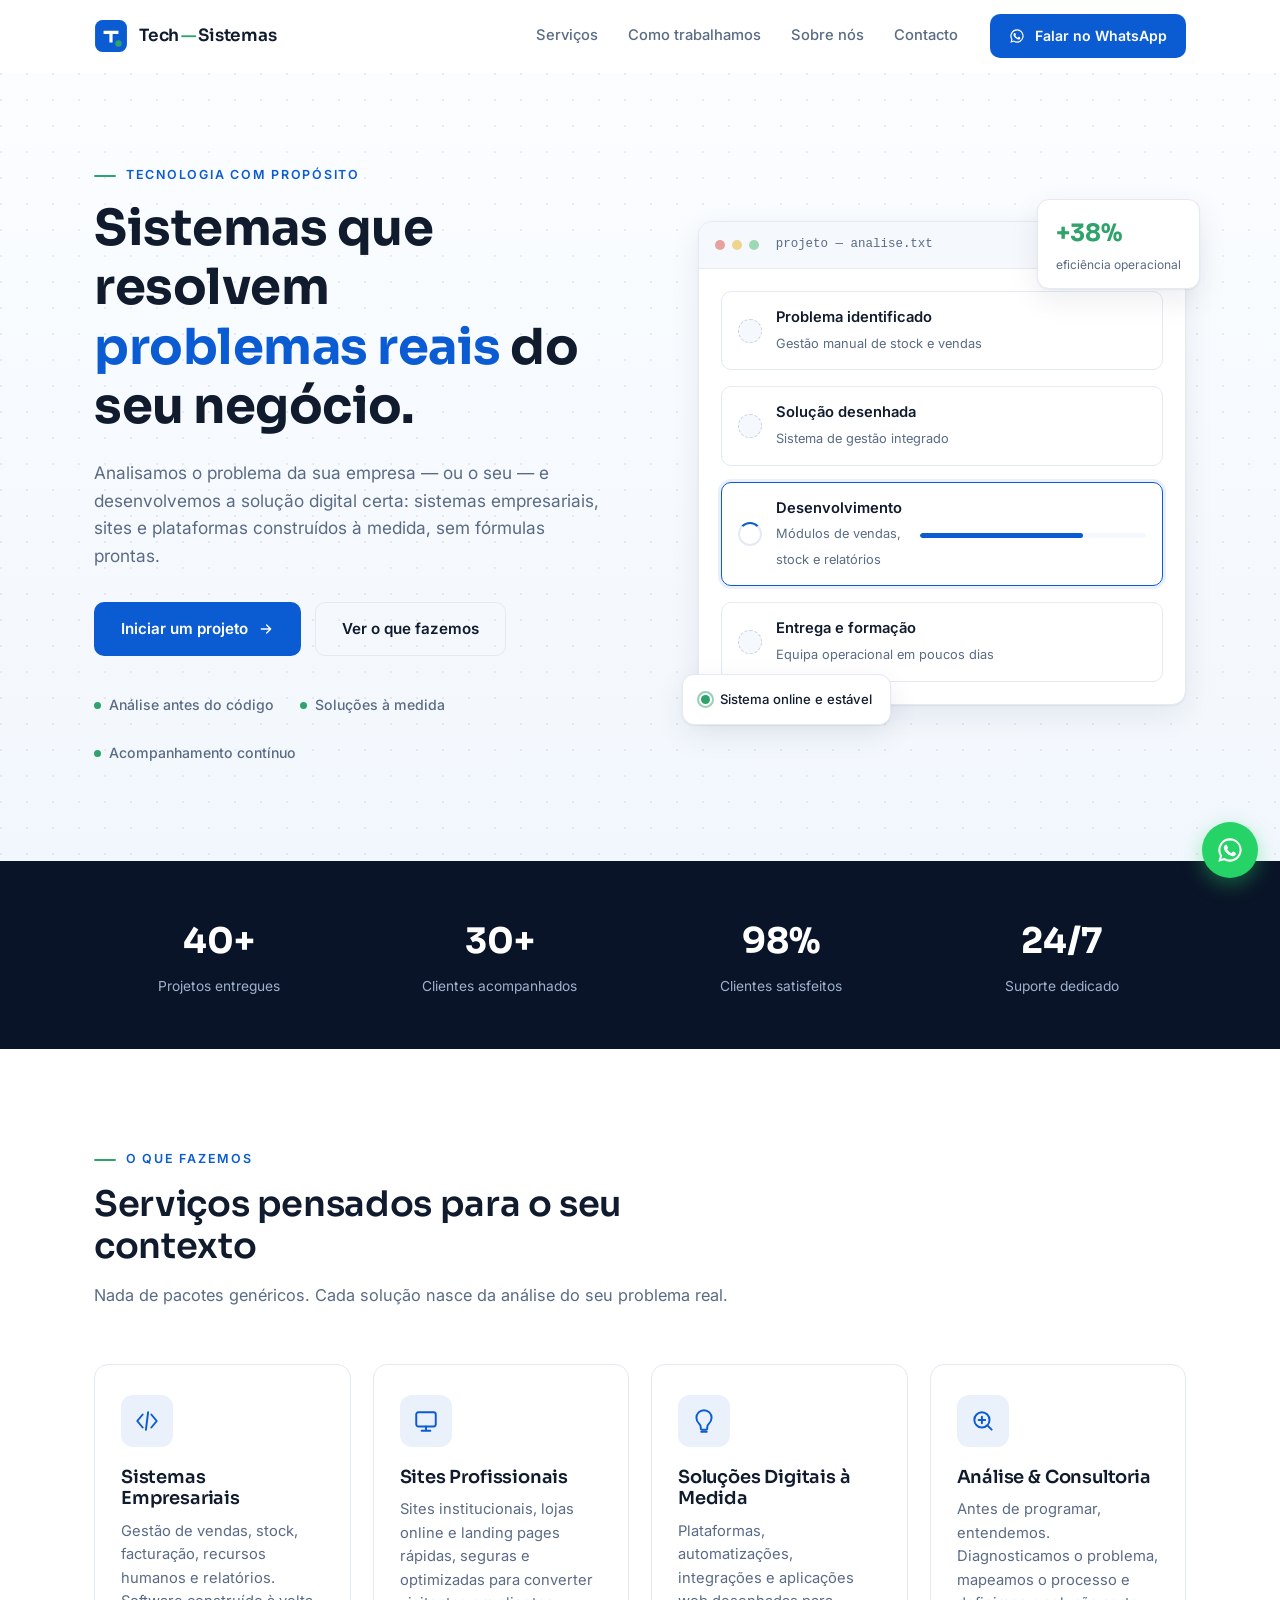
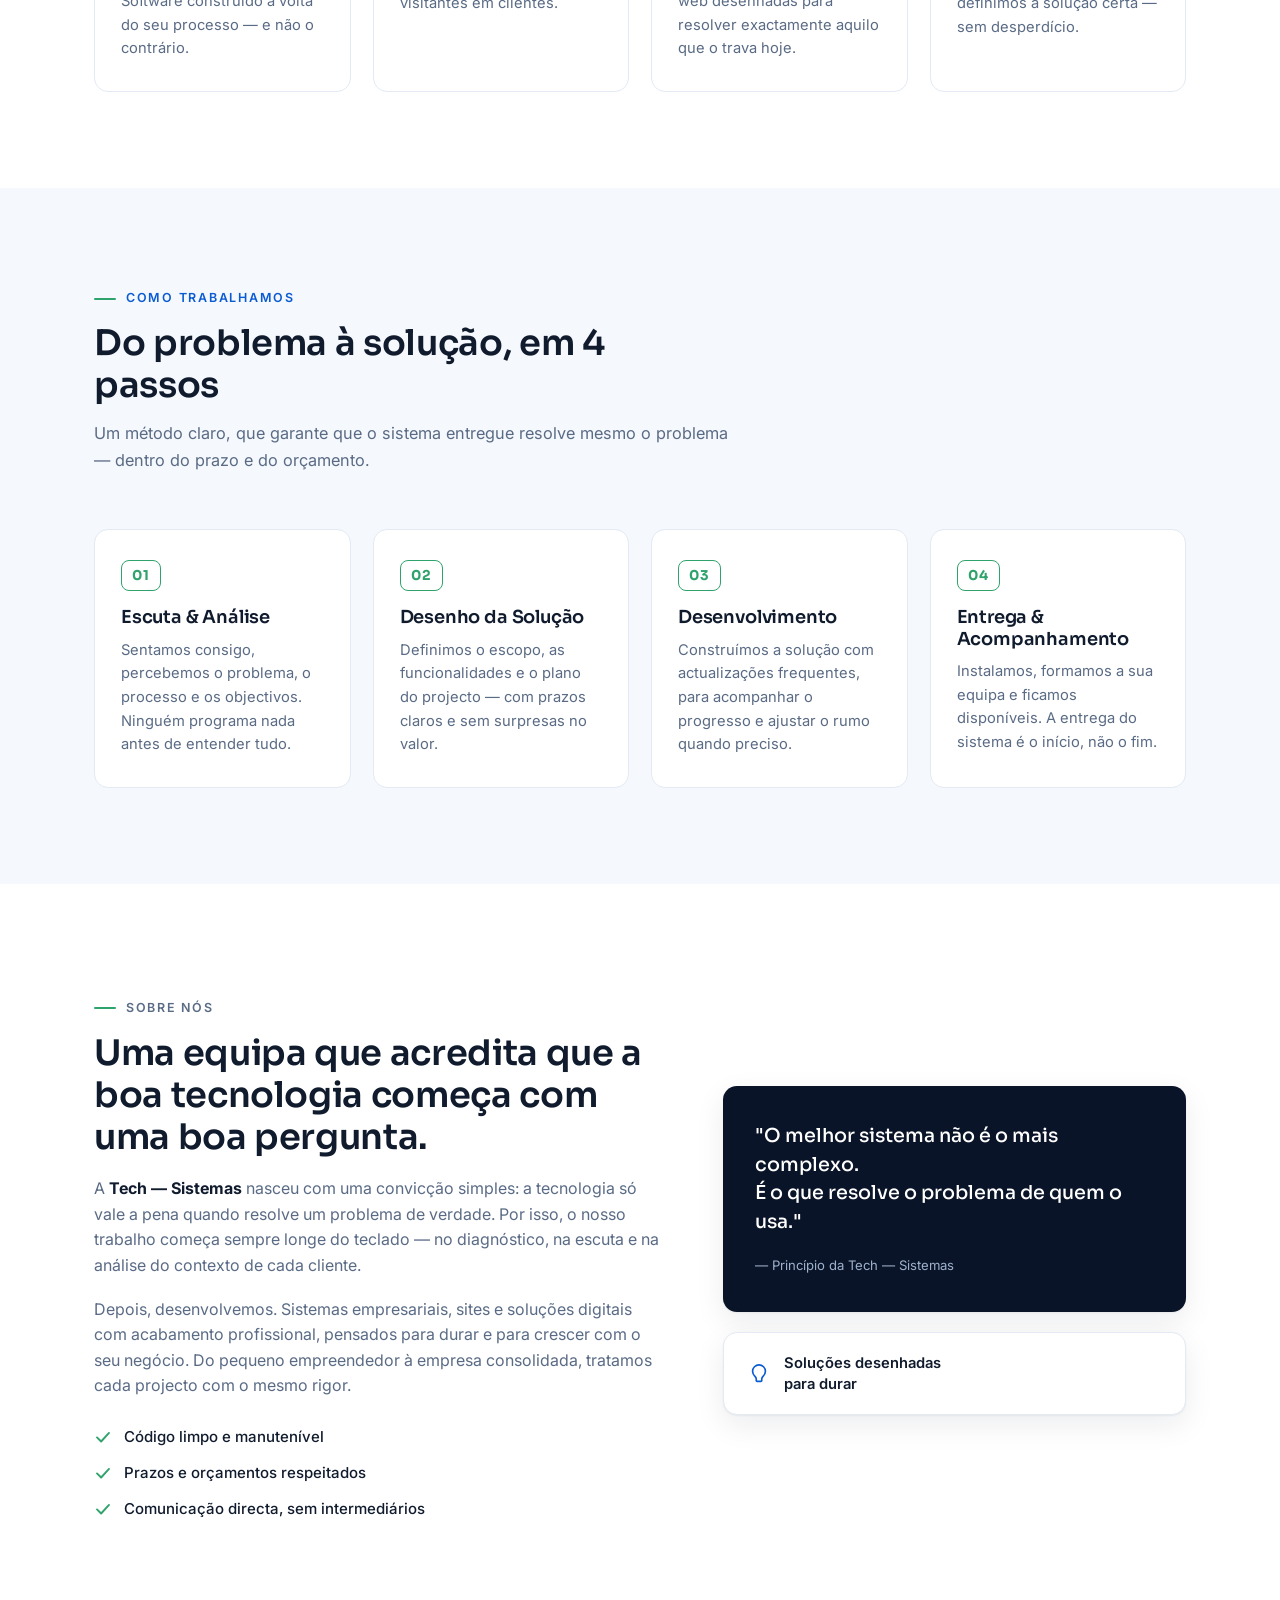
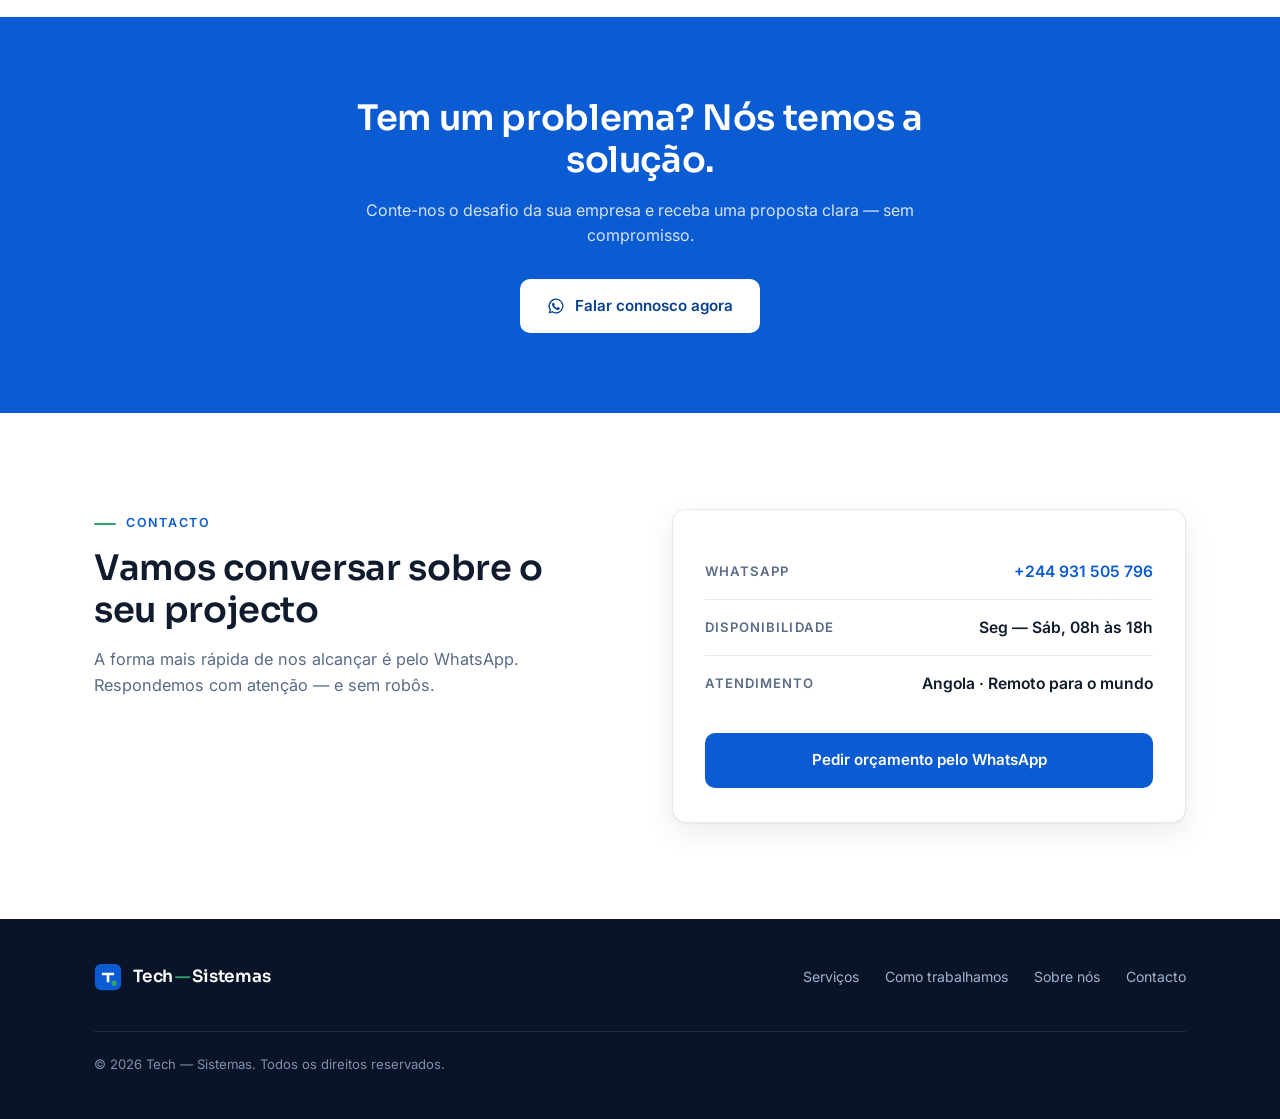
==== index.html @ 38d81a68 "first commit" ====
<!DOCTYPE html>
<html lang="pt">
<head>
  <meta charset="UTF-8" />
  <meta name="viewport" content="width=device-width, initial-scale=1.0" />
  <title>Tech — Sistemas | Sistemas empresariais, sites e soluções digitais</title>
  <meta name="description" content="A Tech — Sistemas analisa o problema da sua empresa e desenvolve sistemas empresariais, sites e soluções digitais à medida. Fale connosco pelo WhatsApp." />
  <link rel="icon" type="image/svg+xml" href="assets/favicon.svg" />
  <link rel="preconnect" href="https://fonts.googleapis.com" />
  <link rel="preconnect" href="https://fonts.gstatic.com" crossorigin />
  <link href="https://fonts.googleapis.com/css2?family=Inter:wght@400;500;600&family=Sora:wght@500;600;700&display=swap" rel="stylesheet" />
  <link rel="stylesheet" href="assets/styles.css" />
</head>
<body>

  <!-- ===================== HEADER ===================== -->
  <header class="site-header" id="topo">
    <div class="container header-inner">
      <a href="#topo" class="brand" aria-label="Tech — Sistemas">
        <span class="brand-mark" aria-hidden="true">
          <svg viewBox="0 0 64 64" width="34" height="34">
            <rect x="2" y="2" width="60" height="60" rx="14" fill="#0B5BD3"/>
            <path d="M18 22h28v6h-11v16h-6V28H18z" fill="#ffffff"/>
            <circle cx="46" cy="46" r="6" fill="#2FA36B"/>
          </svg>
        </span>
        <span class="brand-name">Tech<em>—</em>Sistemas</span>
      </a>

      <nav class="main-nav" id="mainNav" aria-label="Navegação principal">
        <a href="#servicos">Serviços</a>
        <a href="#processo">Como trabalhamos</a>
        <a href="#sobre">Sobre nós</a>
        <a href="#contacto">Contacto</a>
      </nav>

      <a class="btn btn-primary btn-sm header-cta" href="https://wa.me/244931505796?text=Ol%C3%A1%2C%20gostaria%20de%20falar%20sobre%20um%20projeto%20com%20a%20Tech%20%E2%80%94%20Sistemas." target="_blank" rel="noopener">
        <svg class="icon" viewBox="0 0 24 24" width="16" height="16" fill="currentColor" aria-hidden="true"><path d="M12 2a10 10 0 0 0-8.6 15.1L2 22l5-1.3A10 10 0 1 0 12 2Zm0 18.2c-1.5 0-3-.4-4.2-1.2l-.3-.2-3 .8.8-2.9-.2-.3A8.2 8.2 0 1 1 12 20.2Zm4.6-6.1c-.3-.1-1.5-.7-1.7-.8-.2-.1-.4-.1-.6.1-.2.3-.7.8-.8 1-.1.2-.3.2-.5.1a6.7 6.7 0 0 1-3.3-2.9c-.3-.4 0-.5.1-.7l.4-.5c.1-.2.1-.3 0-.5l-.8-1.9c-.2-.5-.4-.4-.6-.4h-.5c-.2 0-.5.1-.7.3-.2.3-.9.9-.9 2.2s.9 2.5 1 2.7c.1.2 1.8 2.7 4.3 3.8.6.3 1.1.4 1.5.6.6.2 1.2.2 1.6.1.5-.1 1.5-.6 1.7-1.2.2-.6.2-1.1.2-1.2-.1-.1-.2-.2-.5-.3Z"/></svg>
        Falar no WhatsApp
      </a>

      <button class="nav-toggle" id="navToggle" aria-label="Abrir menu" aria-expanded="false">
        <span></span><span></span><span></span>
      </button>
    </div>
  </header>

  <main>

    <!-- ===================== HERO ===================== -->
    <section class="hero">
      <div class="container hero-grid">
        <div class="hero-copy reveal">
          <p class="eyebrow">Tecnologia com propósito</p>
          <h1>Sistemas que resolvem <span class="highlight">problemas reais</span> do seu negócio.</h1>
          <p class="lead">
            Analisamos o problema da sua empresa — ou o seu — e desenvolvemos a solução digital certa:
            sistemas empresariais, sites e plataformas construídos à medida, sem fórmulas prontas.
          </p>
          <div class="hero-actions">
            <a class="btn btn-primary" href="https://wa.me/244931505796?text=Ol%C3%A1%2C%20gostaria%20de%20conversar%20sobre%20um%20projeto." target="_blank" rel="noopener">
              Iniciar um projeto
              <svg class="icon" viewBox="0 0 24 24" width="16" height="16" fill="none" stroke="currentColor" stroke-width="2" stroke-linecap="round" stroke-linejoin="round" aria-hidden="true"><path d="M5 12h14M13 6l6 6-6 6"/></svg>
            </a>
            <a class="btn btn-ghost" href="#servicos">Ver o que fazemos</a>
          </div>
          <ul class="hero-points">
            <li>Análise antes do código</li>
            <li>Soluções à medida</li>
            <li>Acompanhamento contínuo</li>
          </ul>
        </div>

        <div class="hero-visual reveal" aria-hidden="true">
          <div class="panel">
            <div class="panel-bar">
              <span class="dot"></span><span class="dot"></span><span class="dot"></span>
              <span class="panel-title">projeto — analise.txt</span>
            </div>
            <div class="panel-body">
              <div class="panel-row done">
                <span class="check">
                  <svg viewBox="0 0 24 24" width="14" height="14" fill="none" stroke="currentColor" stroke-width="3" stroke-linecap="round" stroke-linejoin="round"><path d="M4 12.5 9.5 18 20 6.5"/></svg>
                </span>
                <div>
                  <strong>Problema identificado</strong>
                  <small>Gestão manual de stock e vendas</small>
                </div>
              </div>
              <div class="panel-row done">
                <span class="check">
                  <svg viewBox="0 0 24 24" width="14" height="14" fill="none" stroke="currentColor" stroke-width="3" stroke-linecap="round" stroke-linejoin="round"><path d="M4 12.5 9.5 18 20 6.5"/></svg>
                </span>
                <div>
                  <strong>Solução desenhada</strong>
                  <small>Sistema de gestão integrado</small>
                </div>
              </div>
              <div class="panel-row active">
                <span class="check in-progress"></span>
                <div>
                  <strong>Desenvolvimento</strong>
                  <small>Módulos de vendas, stock e relatórios</small>
                </div>
                <span class="progress"><span style="width:72%"></span></span>
              </div>
              <div class="panel-row">
                <span class="check"></span>
                <div>
                  <strong>Entrega e formação</strong>
                  <small>Equipa operacional em poucos dias</small>
                </div>
              </div>
            </div>
          </div>

          <div class="float-card float-card-a">
            <span class="float-value">+38%</span>
            <span class="float-label">eficiência operacional</span>
          </div>
          <div class="float-card float-card-b">
            <span class="pulse"></span>
            <span>Sistema online e estável</span>
          </div>
        </div>
      </div>
    </section>

    <!-- ===================== STATS ===================== -->
    <section class="stats">
      <div class="container stats-grid">
        <div class="stat reveal">
          <span class="stat-value"><span class="counter" data-target="40">0</span>+</span>
          <span class="stat-label">Projetos entregues</span>
        </div>
        <div class="stat reveal">
          <span class="stat-value"><span class="counter" data-target="30">0</span>+</span>
          <span class="stat-label">Clientes acompanhados</span>
        </div>
        <div class="stat reveal">
          <span class="stat-value"><span class="counter" data-target="98">0</span>%</span>
          <span class="stat-label">Clientes satisfeitos</span>
        </div>
        <div class="stat reveal">
          <span class="stat-value">24/7</span>
          <span class="stat-label">Suporte dedicado</span>
        </div>
      </div>
    </section>

    <!-- ===================== SERVIÇOS ===================== -->
    <section class="section" id="servicos">
      <div class="container">
        <div class="section-head reveal">
          <p class="eyebrow">O que fazemos</p>
          <h2>Serviços pensados para o seu contexto</h2>
          <p class="section-sub">Nada de pacotes genéricos. Cada solução nasce da análise do seu problema real.</p>
        </div>

        <div class="cards-grid">
          <article class="card reveal">
            <div class="card-icon">
              <svg viewBox="0 0 24 24" width="26" height="26" fill="none" stroke="currentColor" stroke-width="1.8" stroke-linecap="round" stroke-linejoin="round"><path d="M8 6 3 12l5 6M16 6l5 6-5 6M13 4l-2 16"/></svg>
            </div>
            <h3>Sistemas Empresariais</h3>
            <p>Gestão de vendas, stock, facturação, recursos humanos e relatórios. Software construído à volta do seu processo — e não o contrário.</p>
          </article>

          <article class="card reveal">
            <div class="card-icon">
              <svg viewBox="0 0 24 24" width="26" height="26" fill="none" stroke="currentColor" stroke-width="1.8" stroke-linecap="round" stroke-linejoin="round"><rect x="3" y="4" width="18" height="13" rx="2"/><path d="M8 21h8M12 17v4"/></svg>
            </div>
            <h3>Sites Profissionais</h3>
            <p>Sites institucionais, lojas online e landing pages rápidas, seguras e optimizadas para converter visitantes em clientes.</p>
          </article>

          <article class="card reveal">
            <div class="card-icon">
              <svg viewBox="0 0 24 24" width="26" height="26" fill="none" stroke="currentColor" stroke-width="1.8" stroke-linecap="round" stroke-linejoin="round"><path d="M12 2a7 7 0 0 1 7 7c0 2.4-1.2 4.2-2.6 5.6-.9.9-1.4 1.7-1.4 2.9V19a1 1 0 0 1-1 1h-4a1 1 0 0 1-1-1v-1.5c0-1.2-.5-2-1.4-2.9C6.2 13.2 5 11.4 5 9a7 7 0 0 1 7-7Z"/><path d="M9.5 22h5"/></svg>
            </div>
            <h3>Soluções Digitais à Medida</h3>
            <p>Plataformas, automatizações, integrações e aplicações web desenhadas para resolver exactamente aquilo que o trava hoje.</p>
          </article>

          <article class="card reveal">
            <div class="card-icon">
              <svg viewBox="0 0 24 24" width="26" height="26" fill="none" stroke="currentColor" stroke-width="1.8" stroke-linecap="round" stroke-linejoin="round"><circle cx="11" cy="11" r="7"/><path d="m20 20-3.5-3.5M8 11h6M11 8v6"/></svg>
            </div>
            <h3>Análise &amp; Consultoria</h3>
            <p>Antes de programar, entendemos. Diagnosticamos o problema, mapeamos o processo e definimos a solução certa — sem desperdício.</p>
          </article>
        </div>
      </div>
    </section>

    <!-- ===================== PROCESSO ===================== -->
    <section class="section section-alt" id="processo">
      <div class="container">
        <div class="section-head reveal">
          <p class="eyebrow">Como trabalhamos</p>
          <h2>Do problema à solução, em 4 passos</h2>
          <p class="section-sub">Um método claro, que garante que o sistema entregue resolve mesmo o problema — dentro do prazo e do orçamento.</p>
        </div>

        <ol class="steps">
          <li class="step reveal">
            <span class="step-num">01</span>
            <h3>Escuta &amp; Análise</h3>
            <p>Sentamos consigo, percebemos o problema, o processo e os objectivos. Ninguém programa nada antes de entender tudo.</p>
          </li>
          <li class="step reveal">
            <span class="step-num">02</span>
            <h3>Desenho da Solução</h3>
            <p>Definimos o escopo, as funcionalidades e o plano do projecto — com prazos claros e sem surpresas no valor.</p>
          </li>
          <li class="step reveal">
            <span class="step-num">03</span>
            <h3>Desenvolvimento</h3>
            <p>Construímos a solução com actualizações frequentes, para acompanhar o progresso e ajustar o rumo quando preciso.</p>
          </li>
          <li class="step reveal">
            <span class="step-num">04</span>
            <h3>Entrega &amp; Acompanhamento</h3>
            <p>Instalamos, formamos a sua equipa e ficamos disponíveis. A entrega do sistema é o início, não o fim.</p>
          </li>
        </ol>
      </div>
    </section>

    <!-- ===================== SOBRE ===================== -->
    <section class="section" id="sobre">
      <div class="container about-grid">
        <div class="about-copy reveal">
          <p class="eyebrow">Sobre nós</p>
          <h2>Uma equipa que acredita que a boa tecnologia começa com uma boa pergunta.</h2>
          <p>
            A <strong>Tech — Sistemas</strong> nasceu com uma convicção simples: a tecnologia só vale a pena quando resolve
            um problema de verdade. Por isso, o nosso trabalho começa sempre longe do teclado — no diagnóstico,
            na escuta e na análise do contexto de cada cliente.
          </p>
          <p>
            Depois, desenvolvemos. Sistemas empresariais, sites e soluções digitais com acabamento profissional,
            pensados para durar e para crescer com o seu negócio. Do pequeno empreendedor à empresa consolidada,
            tratamos cada projecto com o mesmo rigor.
          </p>
          <ul class="about-list">
            <li>
              <svg class="icon" viewBox="0 0 24 24" width="18" height="18" fill="none" stroke="currentColor" stroke-width="2.5" stroke-linecap="round" stroke-linejoin="round"><path d="M4 12.5 9.5 18 20 6.5"/></svg>
              Código limpo e manutenível
            </li>
            <li>
              <svg class="icon" viewBox="0 0 24 24" width="18" height="18" fill="none" stroke="currentColor" stroke-width="2.5" stroke-linecap="round" stroke-linejoin="round"><path d="M4 12.5 9.5 18 20 6.5"/></svg>
              Prazos e orçamentos respeitados
            </li>
            <li>
              <svg class="icon" viewBox="0 0 24 24" width="18" height="18" fill="none" stroke="currentColor" stroke-width="2.5" stroke-linecap="round" stroke-linejoin="round"><path d="M4 12.5 9.5 18 20 6.5"/></svg>
              Comunicação directa, sem intermediários
            </li>
          </ul>
        </div>

        <div class="about-aside reveal" aria-hidden="true">
          <blockquote class="quote-card">
            <p>"O melhor sistema não é o mais complexo.<br/>É o que resolve o problema de quem o usa."</p>
            <footer>— Princípio da Tech — Sistemas</footer>
          </blockquote>
          <div class="quote-badge">
            <svg viewBox="0 0 24 24" width="22" height="22" fill="none" stroke="currentColor" stroke-width="1.8" stroke-linecap="round" stroke-linejoin="round"><path d="M12 2a7 7 0 0 1 7 7c0 2.4-1.2 4.2-2.6 5.6-.9.9-1.4 1.7-1.4 2.9V19a1 1 0 0 1-1 1h-4a1 1 0 0 1-1-1v-1.5c0-1.2-.5-2-1.4-2.9C6.2 13.2 5 11.4 5 9a7 7 0 0 1 7-7Z"/></svg>
            <span>Soluções desenhadas<br/>para durar</span>
          </div>
        </div>
      </div>
    </section>

    <!-- ===================== CTA ===================== -->
    <section class="cta-section">
      <div class="container cta-inner reveal">
        <h2>Tem um problema? Nós temos a solução.</h2>
        <p>Conte-nos o desafio da sua empresa e receba uma proposta clara — sem compromisso.</p>
        <a class="btn btn-light" href="https://wa.me/244931505796?text=Ol%C3%A1%2C%20tenho%20um%20problema%20que%20gostaria%20de%20resolver%20com%20a%20Tech%20%E2%80%94%20Sistemas." target="_blank" rel="noopener">
          <svg class="icon" viewBox="0 0 24 24" width="18" height="18" fill="currentColor" aria-hidden="true"><path d="M12 2a10 10 0 0 0-8.6 15.1L2 22l5-1.3A10 10 0 1 0 12 2Zm0 18.2c-1.5 0-3-.4-4.2-1.2l-.3-.2-3 .8.8-2.9-.2-.3A8.2 8.2 0 1 1 12 20.2Zm4.6-6.1c-.3-.1-1.5-.7-1.7-.8-.2-.1-.4-.1-.6.1-.2.3-.7.8-.8 1-.1.2-.3.2-.5.1a6.7 6.7 0 0 1-3.3-2.9c-.3-.4 0-.5.1-.7l.4-.5c.1-.2.1-.3 0-.5l-.8-1.9c-.2-.5-.4-.4-.6-.4h-.5c-.2 0-.5.1-.7.3-.2.3-.9.9-.9 2.2s.9 2.5 1 2.7c.1.2 1.8 2.7 4.3 3.8.6.3 1.1.4 1.5.6.6.2 1.2.2 1.6.1.5-.1 1.5-.6 1.7-1.2.2-.6.2-1.1.2-1.2-.1-.1-.2-.2-.5-.3Z"/></svg>
          Falar connosco agora
        </a>
      </div>
    </section>

    <!-- ===================== CONTACTO ===================== -->
    <section class="section" id="contacto">
      <div class="container contact-grid">
        <div class="contact-copy reveal">
          <p class="eyebrow">Contacto</p>
          <h2>Vamos conversar sobre o seu projecto</h2>
          <p class="section-sub">A forma mais rápida de nos alcançar é pelo WhatsApp. Respondemos com atenção — e sem robôs.</p>
        </div>

        <div class="contact-card reveal">
          <div class="contact-row">
            <span class="contact-label">WhatsApp</span>
            <a class="contact-value" href="https://wa.me/244931505796" target="_blank" rel="noopener">+244 931 505 796</a>
          </div>
          <div class="contact-row">
            <span class="contact-label">Disponibilidade</span>
            <span class="contact-value">Seg — Sáb, 08h às 18h</span>
          </div>
          <div class="contact-row">
            <span class="contact-label">Atendimento</span>
            <span class="contact-value">Angola · Remoto para o mundo</span>
          </div>
          <a class="btn btn-primary btn-block" href="https://wa.me/244931505796?text=Ol%C3%A1%2C%20quero%20pedir%20um%20or%C3%A7amento." target="_blank" rel="noopener">
            Pedir orçamento pelo WhatsApp
          </a>
        </div>
      </div>
    </section>

  </main>

  <!-- ===================== FOOTER ===================== -->
  <footer class="site-footer">
    <div class="container footer-inner">
      <a href="#topo" class="brand brand-footer" aria-label="Tech — Sistemas">
        <span class="brand-mark" aria-hidden="true">
          <svg viewBox="0 0 64 64" width="28" height="28">
            <rect x="2" y="2" width="60" height="60" rx="14" fill="#0B5BD3"/>
            <path d="M18 22h28v6h-11v16h-6V28H18z" fill="#ffffff"/>
            <circle cx="46" cy="46" r="6" fill="#2FA36B"/>
          </svg>
        </span>
        <span class="brand-name">Tech<em>—</em>Sistemas</span>
      </a>
      <nav class="footer-nav" aria-label="Navegação do rodapé">
        <a href="#servicos">Serviços</a>
        <a href="#processo">Como trabalhamos</a>
        <a href="#sobre">Sobre nós</a>
        <a href="#contacto">Contacto</a>
      </nav>
      <p class="footer-note">© <span id="year"></span> Tech — Sistemas. Todos os direitos reservados.</p>
    </div>
  </footer>

  <!-- Botão flutuante do WhatsApp -->
  <a class="whatsapp-float" href="https://wa.me/244931505796?text=Ol%C3%A1%2C%20vim%20do%20site%20da%20Tech%20%E2%80%94%20Sistemas." target="_blank" rel="noopener" aria-label="Falar no WhatsApp">
    <svg viewBox="0 0 24 24" width="28" height="28" fill="currentColor" aria-hidden="true"><path d="M12 2a10 10 0 0 0-8.6 15.1L2 22l5-1.3A10 10 0 1 0 12 2Zm0 18.2c-1.5 0-3-.4-4.2-1.2l-.3-.2-3 .8.8-2.9-.2-.3A8.2 8.2 0 1 1 12 20.2Zm4.6-6.1c-.3-.1-1.5-.7-1.7-.8-.2-.1-.4-.1-.6.1-.2.3-.7.8-.8 1-.1.2-.3.2-.5.1a6.7 6.7 0 0 1-3.3-2.9c-.3-.4 0-.5.1-.7l.4-.5c.1-.2.1-.3 0-.5l-.8-1.9c-.2-.5-.4-.4-.6-.4h-.5c-.2 0-.5.1-.7.3-.2.3-.9.9-.9 2.2s.9 2.5 1 2.7c.1.2 1.8 2.7 4.3 3.8.6.3 1.1.4 1.5.6.6.2 1.2.2 1.6.1.5-.1 1.5-.6 1.7-1.2.2-.6.2-1.1.2-1.2-.1-.1-.2-.2-.5-.3Z"/></svg>
  </a>

  <script src="assets/script.js"></script>
</body>
</html>
---- assets/styles.css ----
:root{
  --blue:#0B5BD3;
  --blue-dark:#08418F;
  --blue-darker:#0A1428;
  --ink:#101B2D;
  --muted:#5A6B85;
  --green:#2FA36B;
  --green-soft:#E7F6EF;
  --bg:#FFFFFF;
  --bg-alt:#F5F8FC;
  --line:#E3EAF3;
  --radius:14px;
  --shadow:0 1px 2px rgba(16,27,45,.05),0 10px 30px rgba(16,27,45,.08);
  --font-head:'Sora',sans-serif;
  --font-body:'Inter',sans-serif;
}

*{margin:0;padding:0;box-sizing:border-box}
html{scroll-behavior:smooth}
body{
  font-family:var(--font-body);
  color:var(--ink);
  background:var(--bg);
  line-height:1.6;
  -webkit-font-smoothing:antialiased;
}
img,svg{display:block}
a{color:inherit;text-decoration:none}
ul,ol{list-style:none}

.container{max-width:1140px;margin:0 auto;padding:0 24px}

h1,h2,h3{font-family:var(--font-head);line-height:1.2;color:var(--ink);letter-spacing:-.01em}
h1{font-size:clamp(2.1rem,4.5vw,3.1rem);font-weight:700}
h2{font-size:clamp(1.6rem,3vw,2.2rem);font-weight:600}
h3{font-size:1.12rem;font-weight:600}

.eyebrow{
  display:inline-block;
  font-size:.78rem;font-weight:600;letter-spacing:.14em;text-transform:uppercase;
  color:var(--blue);margin-bottom:14px;
}
.eyebrow::before{
  content:"";display:inline-block;width:22px;height:2px;background:var(--green);
  vertical-align:middle;margin-right:10px;border-radius:2px;
}

.section{padding:96px 0}
.section-alt{background:var(--bg-alt)}
.section-head{max-width:640px;margin-bottom:56px}
.section-sub{color:var(--muted);margin-top:14px;font-size:1.02rem}

/* ---------- Botões ---------- */
.btn{
  display:inline-flex;align-items:center;gap:10px;
  font-family:var(--font-body);font-size:.95rem;font-weight:600;
  padding:14px 26px;border-radius:10px;border:1px solid transparent;
  cursor:pointer;transition:all .22s ease;white-space:nowrap;
}
.btn .icon{flex-shrink:0}
.btn-primary{background:var(--blue);color:#fff}
.btn-primary:hover{background:var(--blue-dark);transform:translateY(-1px);box-shadow:0 8px 20px rgba(11,91,211,.28)}
.btn-ghost{background:transparent;color:var(--ink);border-color:var(--line)}
.btn-ghost:hover{border-color:var(--blue);color:var(--blue)}
.btn-light{background:#fff;color:var(--blue-dark)}
.btn-light:hover{transform:translateY(-1px);box-shadow:0 8px 24px rgba(0,0,0,.2)}
.btn-sm{padding:10px 18px;font-size:.88rem}
.btn-block{width:100%;justify-content:center;margin-top:22px}

/* ---------- Header ---------- */
.site-header{
  position:sticky;top:0;z-index:100;
  background:rgba(255,255,255,.92);backdrop-filter:blur(10px);
  border-bottom:1px solid transparent;transition:border-color .25s ease,box-shadow .25s ease;
}
.site-header.scrolled{border-bottom-color:var(--line);box-shadow:0 4px 20px rgba(16,27,45,.06)}
.header-inner{display:flex;align-items:center;gap:32px;height:72px}
.brand{display:flex;align-items:center;gap:11px;flex-shrink:0}
.brand-mark{display:flex;align-items:center}
.brand-name{font-family:var(--font-head);font-weight:600;font-size:1.06rem;letter-spacing:-.01em}
.brand-name em{font-style:normal;color:var(--green);margin:0 2px}
.main-nav{display:flex;gap:30px;margin-left:auto}
.main-nav a{
  font-size:.92rem;font-weight:500;color:var(--muted);position:relative;padding:4px 0;
  transition:color .2s ease;
}
.main-nav a::after{
  content:"";position:absolute;left:0;bottom:-2px;width:0;height:2px;
  background:var(--green);border-radius:2px;transition:width .25s ease;
}
.main-nav a:hover{color:var(--ink)}
.main-nav a:hover::after{width:100%}
.header-cta{flex-shrink:0}
.nav-toggle{
  display:none;flex-direction:column;gap:5px;background:none;border:0;cursor:pointer;padding:8px;
}
.nav-toggle span{width:22px;height:2px;background:var(--ink);border-radius:2px;transition:all .25s ease}

/* ---------- Hero ---------- */
.hero{
  padding:88px 0 96px;
  background:
    radial-gradient(circle at 1px 1px, rgba(16,27,45,.07) 1px, transparent 0) 0 0/26px 26px,
    linear-gradient(180deg,#FBFDFF 0%,#F2F7FD 100%);
  overflow:hidden;
}
.hero-grid{display:grid;grid-template-columns:1.05fr .95fr;gap:64px;align-items:center}
.lead{font-size:1.08rem;color:var(--muted);margin:22px 0 32px;max-width:520px}
.highlight{color:var(--blue);position:relative;white-space:nowrap}
.hero-actions{display:flex;gap:14px;flex-wrap:wrap}
.hero-points{
  display:flex;gap:26px;flex-wrap:wrap;margin-top:38px;
  font-size:.88rem;font-weight:500;color:var(--muted);
}
.hero-points li{display:flex;align-items:center;gap:8px}
.hero-points li::before{
  content:"";width:7px;height:7px;border-radius:50%;background:var(--green);flex-shrink:0;
}

/* Painel visual do hero */
.hero-visual{position:relative}
.panel{
  background:#fff;border:1px solid var(--line);border-radius:var(--radius);
  box-shadow:var(--shadow);overflow:hidden;
}
.panel-bar{
  display:flex;align-items:center;gap:7px;padding:13px 16px;
  background:var(--bg-alt);border-bottom:1px solid var(--line);
}
.panel-bar .dot{width:10px;height:10px;border-radius:50%;background:#D5DEE9}
.panel-bar .dot:first-child{background:#E8A0A0}
.panel-bar .dot:nth-child(2){background:#EFD48F}
.panel-bar .dot:nth-child(3){background:#9FD8B4}
.panel-title{margin-left:10px;font-size:.78rem;color:var(--muted);font-family:ui-monospace,Menlo,monospace}
.panel-body{padding:22px;display:flex;flex-direction:column;gap:16px}
.panel-row{
  display:flex;align-items:center;gap:14px;padding:14px 16px;
  border:1px solid var(--line);border-radius:10px;background:#fff;
}
.panel-row.active{border-color:var(--blue);box-shadow:0 0 0 3px rgba(11,91,211,.09)}
.panel-row strong{display:block;font-size:.92rem;font-weight:600}
.panel-row small{color:var(--muted);font-size:.8rem}
.check{
  width:24px;height:24px;border-radius:50%;background:var(--green-soft);color:var(--green);
  display:flex;align-items:center;justify-content:center;flex-shrink:0;font-weight:700;
}
.check:not(.done):not(.in-progress){background:var(--bg-alt);color:transparent;border:1.5px dashed #C7D3E2}
.check.in-progress{
  background:transparent;border:2.5px solid var(--line);border-top-color:var(--blue);
  animation:spin 1s linear infinite;
}
@keyframes spin{to{transform:rotate(360deg)}}
.progress{flex-basis:100%;height:5px;background:var(--bg-alt);border-radius:5px;overflow:hidden;margin-top:4px}
.progress span{display:block;height:100%;background:var(--blue);border-radius:5px;animation:grow 1.4s ease .3s both}
@keyframes grow{from{width:0}}

.float-card{
  position:absolute;background:#fff;border:1px solid var(--line);border-radius:12px;
  box-shadow:var(--shadow);padding:14px 18px;display:flex;align-items:center;gap:10px;
}
.float-card-a{top:-22px;right:-14px;flex-direction:column;align-items:flex-start;gap:2px}
.float-value{font-family:var(--font-head);font-size:1.5rem;font-weight:700;color:var(--green)}
.float-label{font-size:.75rem;color:var(--muted)}
.float-card-b{bottom:-20px;left:-16px;font-size:.82rem;font-weight:500}
.pulse{width:9px;height:9px;border-radius:50%;background:var(--green);position:relative;flex-shrink:0}
.pulse::after{
  content:"";position:absolute;inset:-4px;border-radius:50%;
  border:2px solid var(--green);opacity:.5;animation:pulse 1.8s ease-out infinite;
}
@keyframes pulse{from{transform:scale(.6);opacity:.6}to{transform:scale(1.5);opacity:0}}

/* ---------- Stats ---------- */
.stats{background:var(--blue-darker);padding:52px 0}
.stats-grid{display:grid;grid-template-columns:repeat(4,1fr);gap:32px}
.stat{text-align:center}
.stat-value{font-family:var(--font-head);font-size:2.2rem;font-weight:700;color:#fff;display:block}
.stat-label{font-size:.86rem;color:#9FB2CC;display:block;margin-top:6px}

/* ---------- Serviços ---------- */
.cards-grid{display:grid;grid-template-columns:repeat(4,1fr);gap:22px}
.card{
  background:#fff;border:1px solid var(--line);border-radius:var(--radius);
  padding:30px 26px;transition:transform .25s ease,box-shadow .25s ease,border-color .25s ease;
}
.card:hover{transform:translateY(-5px);box-shadow:var(--shadow);border-color:#C9D8EC}
.card-icon{
  width:52px;height:52px;border-radius:12px;background:#EAF1FB;color:var(--blue);
  display:flex;align-items:center;justify-content:center;margin-bottom:20px;
  transition:background .25s ease,color .25s ease;
}
.card:hover .card-icon{background:var(--blue);color:#fff}
.card p{color:var(--muted);font-size:.92rem;margin-top:10px}

/* ---------- Processo ---------- */
.steps{display:grid;grid-template-columns:repeat(4,1fr);gap:22px;counter-reset:step}
.step{
  background:#fff;border:1px solid var(--line);border-radius:var(--radius);padding:30px 26px;
  position:relative;transition:transform .25s ease,box-shadow .25s ease;
}
.step:hover{transform:translateY(-5px);box-shadow:var(--shadow)}
.step-num{
  font-family:var(--font-head);font-size:.85rem;font-weight:700;letter-spacing:.08em;
  color:var(--green);display:inline-block;margin-bottom:16px;
  border:1.5px solid var(--green);border-radius:8px;padding:4px 10px;
}
.step p{color:var(--muted);font-size:.92rem;margin-top:10px}

/* ---------- Sobre ---------- */
.about-grid{display:grid;grid-template-columns:1.1fr .9fr;gap:64px;align-items:center}
.about-copy p{color:var(--muted);margin-top:18px}
.about-copy p strong{color:var(--ink)}
.about-copy h2{margin-top:0}
.about-list{margin-top:26px;display:flex;flex-direction:column;gap:12px}
.about-list li{display:flex;align-items:center;gap:12px;font-size:.94rem;font-weight:500}
.about-list .icon{color:var(--green);flex-shrink:0}
.about-aside{display:flex;flex-direction:column;gap:20px}
.quote-card{
  background:var(--blue-darker);color:#fff;border-radius:var(--radius);
  padding:36px 32px;box-shadow:var(--shadow);
}
.quote-card p{font-family:var(--font-head);font-size:1.2rem;font-weight:500;line-height:1.5}
.quote-card footer{margin-top:18px;font-size:.82rem;color:#9FB2CC}
.quote-badge{
  display:flex;align-items:center;gap:14px;background:#fff;border:1px solid var(--line);
  border-radius:var(--radius);padding:20px 24px;color:var(--blue);font-weight:600;font-size:.92rem;
  box-shadow:var(--shadow);
}
.quote-badge span{color:var(--ink);line-height:1.4}

/* ---------- CTA ---------- */
.cta-section{background:var(--blue);padding:80px 0}
.cta-inner{text-align:center;max-width:640px;margin:0 auto}
.cta-inner h2{color:#fff}
.cta-inner p{color:#D4E3FA;margin:16px 0 30px}

/* ---------- Contacto ---------- */
.contact-grid{display:grid;grid-template-columns:1fr 1fr;gap:64px;align-items:start}
.contact-card{
  background:#fff;border:1px solid var(--line);border-radius:var(--radius);
  padding:34px 32px;box-shadow:var(--shadow);
}
.contact-row{
  display:flex;justify-content:space-between;align-items:center;gap:16px;
  padding:15px 0;border-bottom:1px solid var(--line);
}
.contact-row:last-of-type{border-bottom:0}
.contact-label{font-size:.82rem;font-weight:600;text-transform:uppercase;letter-spacing:.08em;color:var(--muted)}
.contact-value{font-size:.98rem;font-weight:600}
a.contact-value{color:var(--blue)}
a.contact-value:hover{text-decoration:underline}

/* ---------- Footer ---------- */
.site-footer{background:var(--blue-darker);padding:44px 0}
.footer-inner{display:flex;align-items:center;gap:32px;flex-wrap:wrap}
.brand-footer .brand-name{color:#fff}
.footer-nav{display:flex;gap:26px;margin-left:auto;flex-wrap:wrap}
.footer-nav a{font-size:.88rem;color:#9FB2CC;transition:color .2s ease}
.footer-nav a:hover{color:#fff}
.footer-note{font-size:.82rem;color:#7C90AC;width:100%;border-top:1px solid rgba(255,255,255,.09);padding-top:22px;margin-top:8px}

/* ---------- WhatsApp flutuante ---------- */
.whatsapp-float{
  position:fixed;right:22px;bottom:22px;z-index:90;
  width:56px;height:56px;border-radius:50%;background:#25D366;color:#fff;
  display:flex;align-items:center;justify-content:center;
  box-shadow:0 6px 20px rgba(37,211,102,.4);transition:transform .2s ease;
}
.whatsapp-float:hover{transform:scale(1.08)}

/* ---------- Animações de entrada ---------- */
.reveal{opacity:0;transform:translateY(22px);transition:opacity .65s ease,transform .65s ease}
.reveal.visible{opacity:1;transform:none}
@media (prefers-reduced-motion:reduce){
  .reveal{opacity:1;transform:none;transition:none}
  *{animation:none !important}
}

/* ---------- Responsivo ---------- */
@media (max-width:1000px){
  .cards-grid,.steps{grid-template-columns:repeat(2,1fr)}
  .hero-grid,.about-grid,.contact-grid{grid-template-columns:1fr;gap:48px}
  .hero-visual{max-width:520px}
}
@media (max-width:760px){
  .section{padding:72px 0}
  .stats-grid{grid-template-columns:repeat(2,1fr);gap:26px}
  .main-nav{
    position:fixed;top:72px;left:0;right:0;flex-direction:column;gap:0;
    background:#fff;border-bottom:1px solid var(--line);
    padding:10px 24px 20px;display:none;box-shadow:0 20px 30px rgba(16,27,45,.1);
  }
  .main-nav.open{display:flex}
  .main-nav a{padding:13px 0;border-bottom:1px solid var(--bg-alt);font-size:1rem}
  .main-nav a::after{display:none}
  .nav-toggle{display:flex;margin-left:auto}
  .header-cta{display:none}
  .hero{padding:64px 0 80px}
  .float-card-a{right:0}
  .float-card-b{left:0}
  .footer-nav{margin-left:0}
}
@media (max-width:520px){
  .cards-grid,.steps{grid-template-columns:1fr}
  .hero-actions .btn{width:100%;justify-content:center}
}
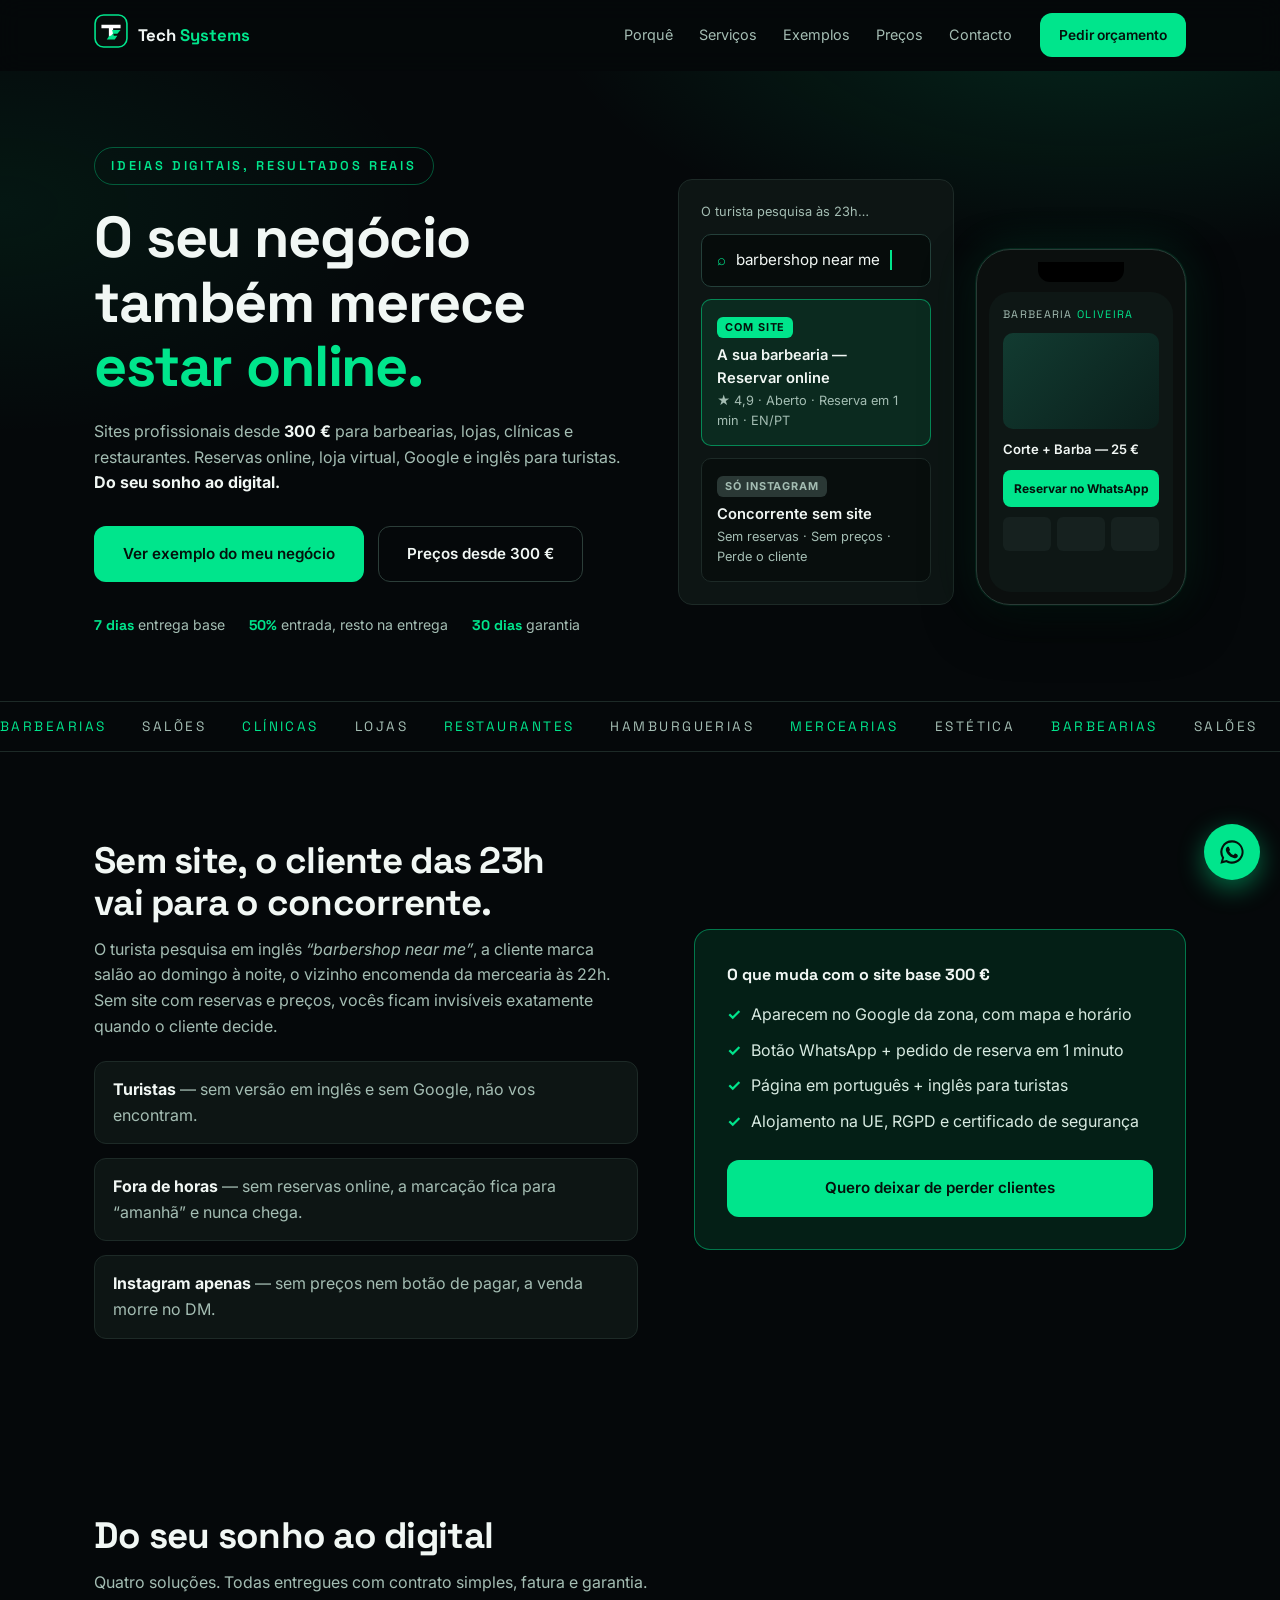
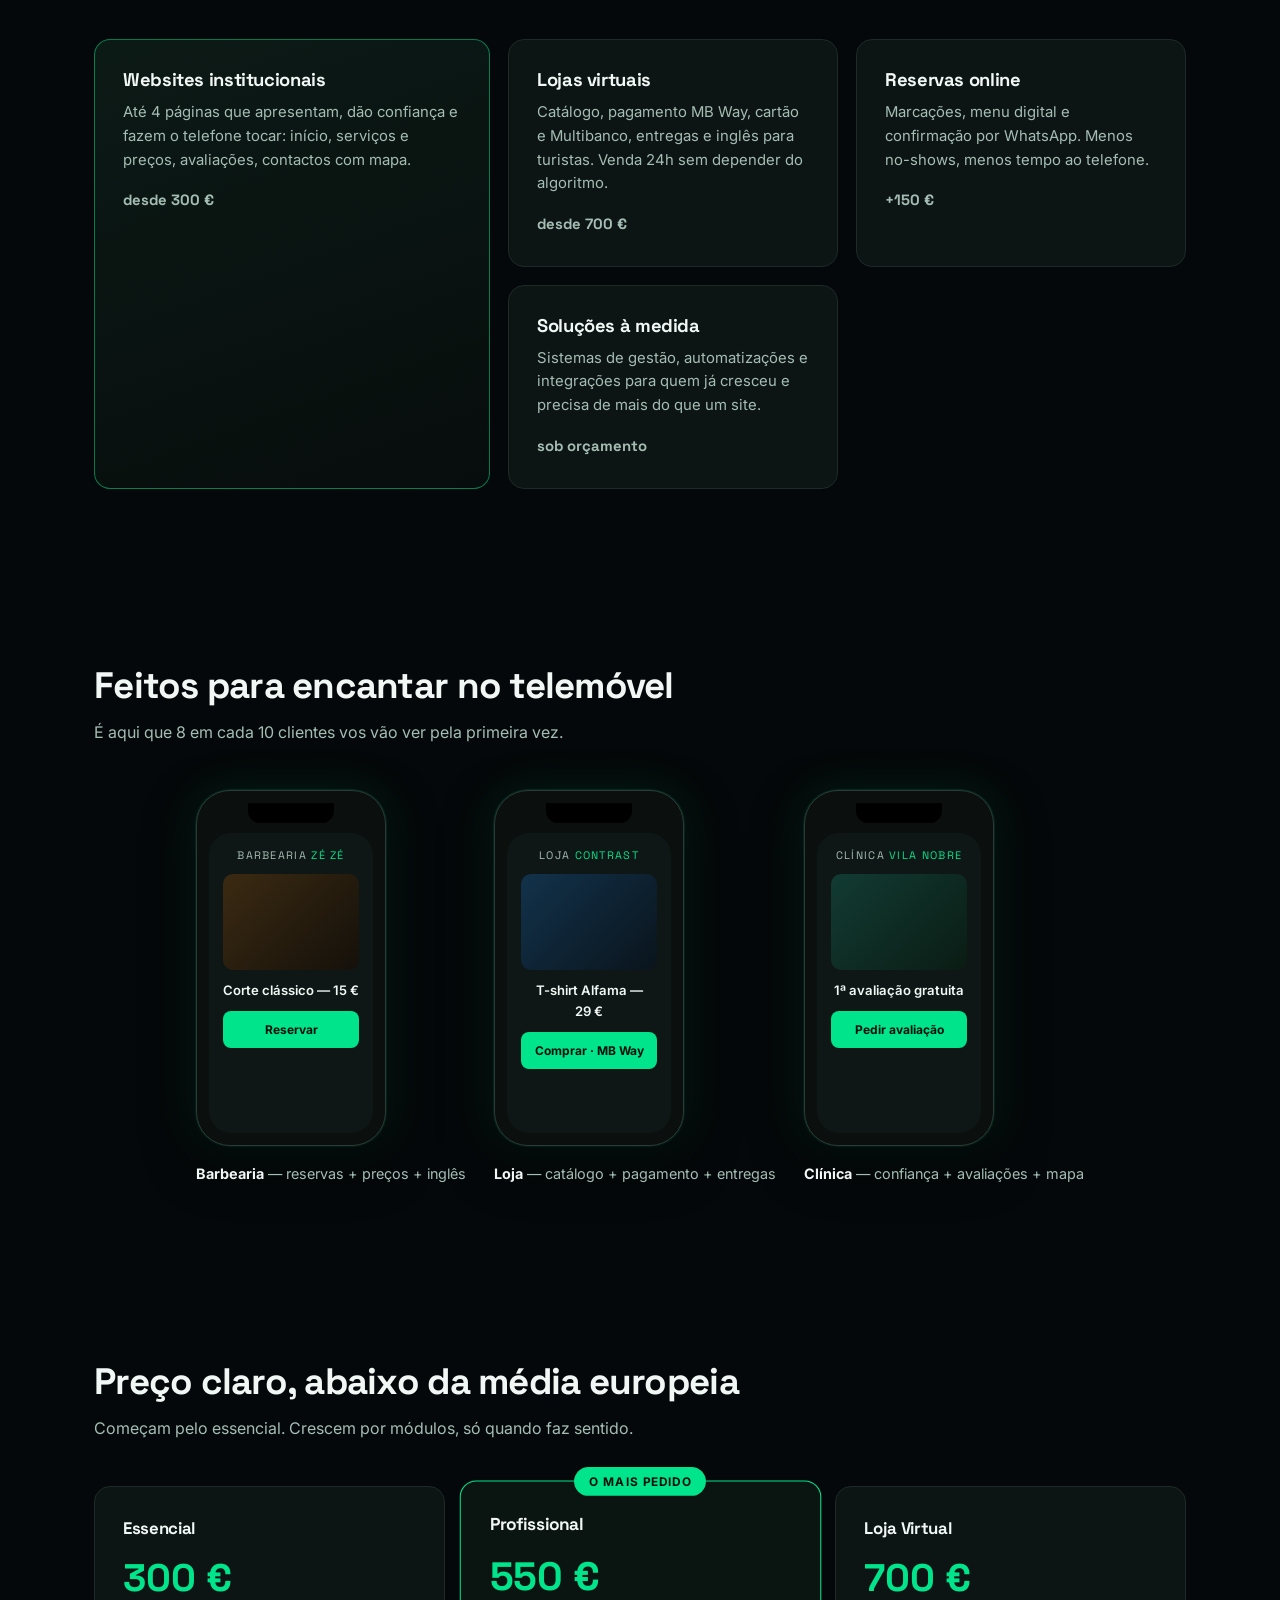
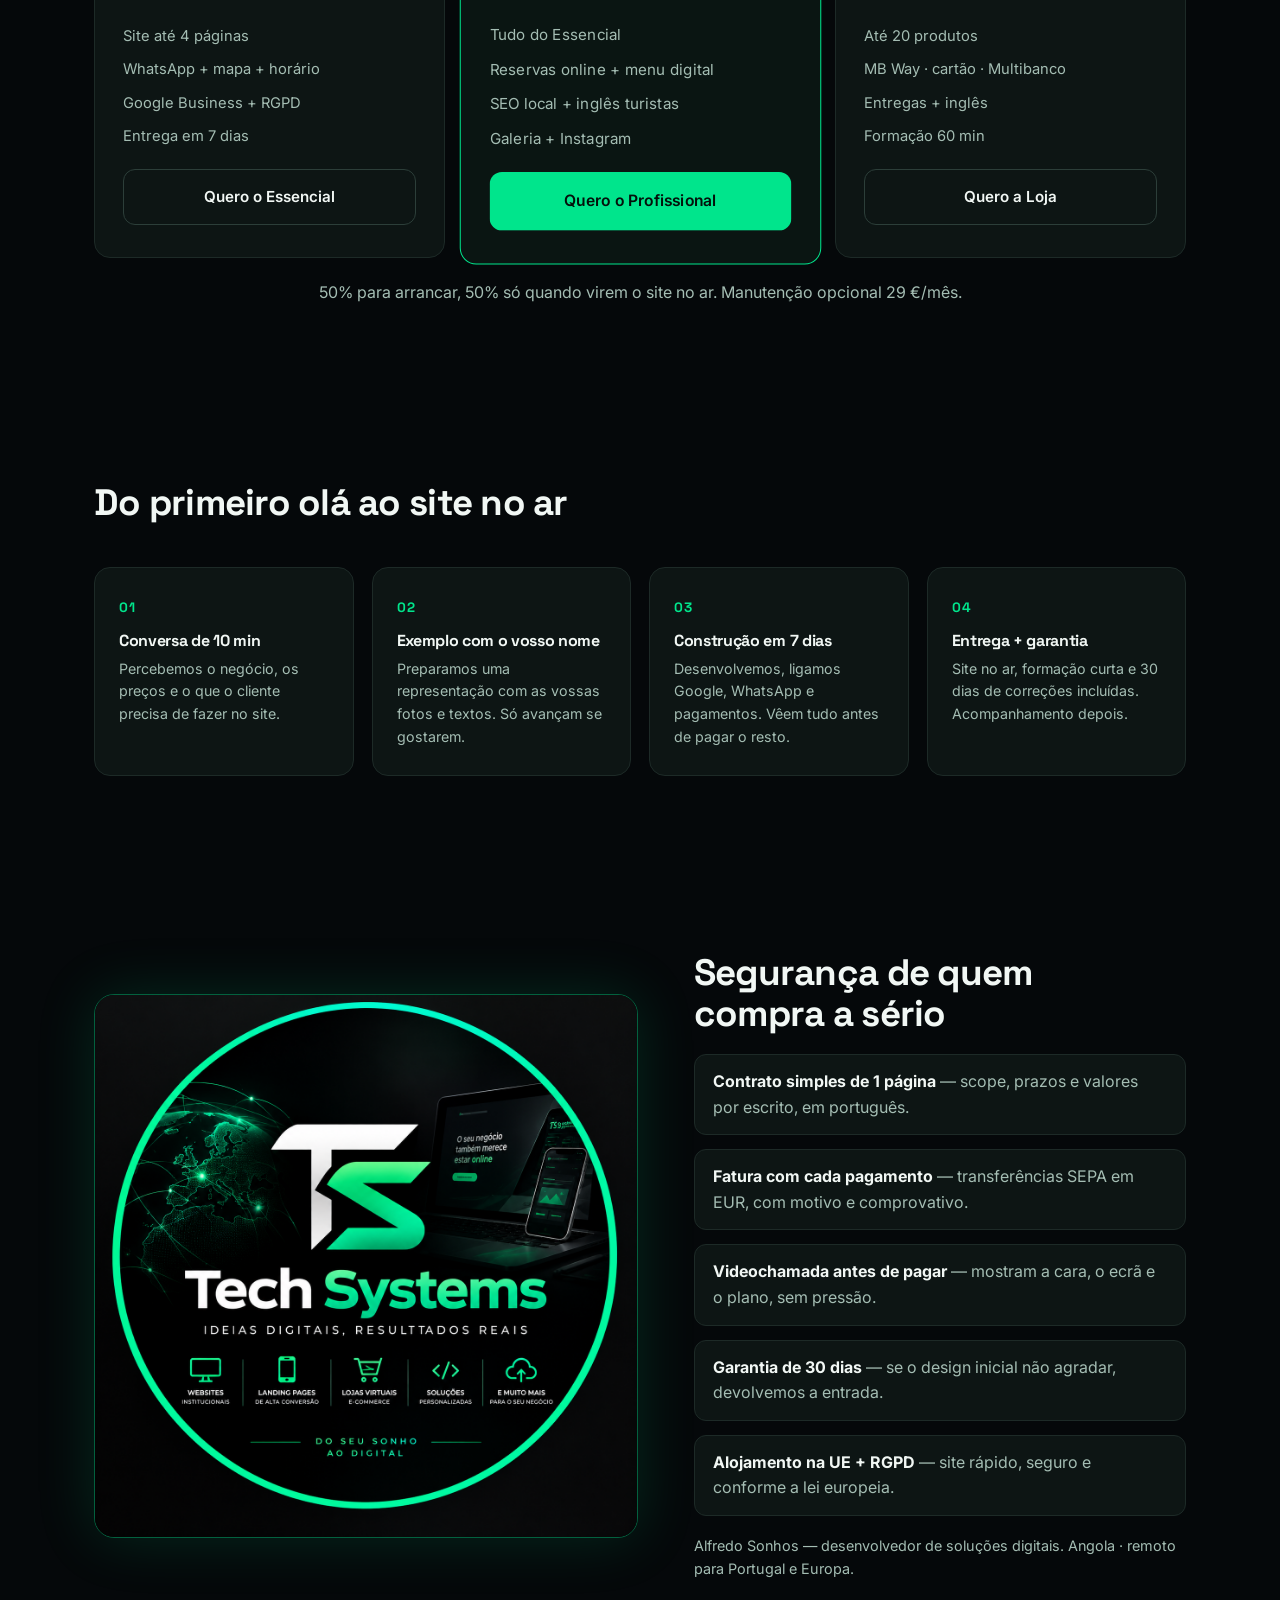
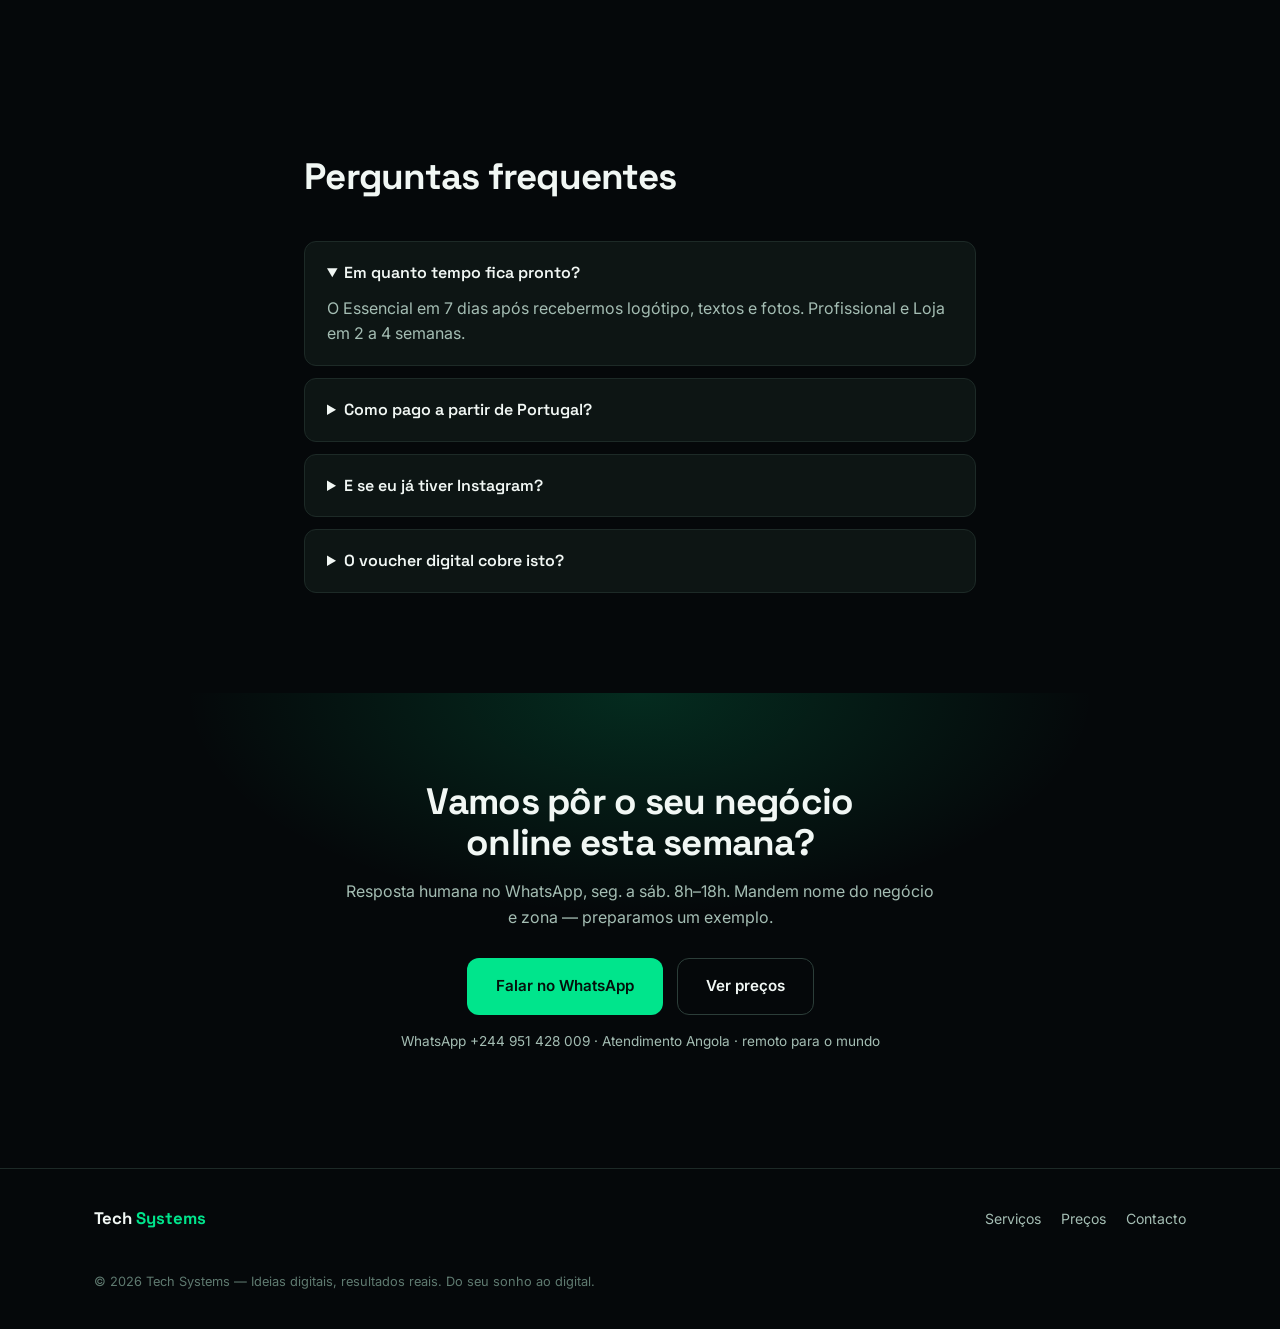
==== commit 50d1b1e7: "Redesign identidade preto+neon TS, favicon novo, preços 300€ e WhatsApp atualizado" ====
--- a/index.html
+++ b/index.html
@@ -1,348 +1,302 @@
 <!DOCTYPE html>
-<html lang="pt">
+<html lang="pt-PT">
 <head>
   <meta charset="UTF-8" />
   <meta name="viewport" content="width=device-width, initial-scale=1.0" />
-  <title>Tech — Sistemas | Sistemas empresariais, sites e soluções digitais</title>
-  <meta name="description" content="A Tech — Sistemas analisa o problema da sua empresa e desenvolve sistemas empresariais, sites e soluções digitais à medida. Fale connosco pelo WhatsApp." />
+  <title>Tech Systems — O seu negócio também merece estar online</title>
+  <meta name="description" content="Sites profissionais desde 300€, lojas virtuais e reservas online para barbearias, lojas, clínicas e restaurantes. Do seu sonho ao digital." />
+  <meta property="og:title" content="Tech Systems — Ideias digitais, resultados reais" />
+  <meta property="og:description" content="Sites desde 300€ · Lojas virtuais · Reservas online · SEO local. Do seu sonho ao digital." />
+  <meta property="og:image" content="ChatGPT Image 21_09_2026, 23_02_02.png" />
   <link rel="icon" type="image/svg+xml" href="assets/favicon.svg" />
+  <link rel="apple-touch-icon" href="ChatGPT Image 21_09_2026, 23_02_02.png" />
   <link rel="preconnect" href="https://fonts.googleapis.com" />
   <link rel="preconnect" href="https://fonts.gstatic.com" crossorigin />
-  <link href="https://fonts.googleapis.com/css2?family=Inter:wght@400;500;600&family=Sora:wght@500;600;700&display=swap" rel="stylesheet" />
+  <link href="https://fonts.googleapis.com/css2?family=Space+Grotesk:wght@500;600;700&family=Inter:wght@400;500;600;700&display=swap" rel="stylesheet" />
   <link rel="stylesheet" href="assets/styles.css" />
 </head>
 <body>
 
-  <!-- ===================== HEADER ===================== -->
   <header class="site-header" id="topo">
     <div class="container header-inner">
-      <a href="#topo" class="brand" aria-label="Tech — Sistemas">
+      <a href="#topo" class="brand" aria-label="Tech Systems — início">
         <span class="brand-mark" aria-hidden="true">
-          <svg viewBox="0 0 64 64" width="34" height="34">
-            <rect x="2" y="2" width="60" height="60" rx="14" fill="#0B5BD3"/>
-            <path d="M18 22h28v6h-11v16h-6V28H18z" fill="#ffffff"/>
-            <circle cx="46" cy="46" r="6" fill="#2FA36B"/>
+          <svg viewBox="0 0 64 64" width="34" height="34" role="img">
+            <rect x="2" y="2" width="60" height="60" rx="16" fill="#070C0B"/>
+            <rect x="2" y="2" width="60" height="60" rx="16" fill="none" stroke="#00E58C" stroke-width="3"/>
+            <path d="M14 20h36v7H36v17h-8V27H14z" fill="#FFFFFF"/>
+            <path d="M34 30h16l-6 7h-9l-3 4h12l-5 7H24l5-7h8z" fill="#00E58C"/>
           </svg>
         </span>
-        <span class="brand-name">Tech<em>—</em>Sistemas</span>
+        <span class="brand-name">Tech <em>Systems</em></span>
       </a>
-
       <nav class="main-nav" id="mainNav" aria-label="Navegação principal">
+        <a href="#perda">Porquê</a>
         <a href="#servicos">Serviços</a>
-        <a href="#processo">Como trabalhamos</a>
-        <a href="#sobre">Sobre nós</a>
+        <a href="#demos">Exemplos</a>
+        <a href="#precos">Preços</a>
         <a href="#contacto">Contacto</a>
       </nav>
-
-      <a class="btn btn-primary btn-sm header-cta" href="https://wa.me/244931505796?text=Ol%C3%A1%2C%20gostaria%20de%20falar%20sobre%20um%20projeto%20com%20a%20Tech%20%E2%80%94%20Sistemas." target="_blank" rel="noopener">
-        <svg class="icon" viewBox="0 0 24 24" width="16" height="16" fill="currentColor" aria-hidden="true"><path d="M12 2a10 10 0 0 0-8.6 15.1L2 22l5-1.3A10 10 0 1 0 12 2Zm0 18.2c-1.5 0-3-.4-4.2-1.2l-.3-.2-3 .8.8-2.9-.2-.3A8.2 8.2 0 1 1 12 20.2Zm4.6-6.1c-.3-.1-1.5-.7-1.7-.8-.2-.1-.4-.1-.6.1-.2.3-.7.8-.8 1-.1.2-.3.2-.5.1a6.7 6.7 0 0 1-3.3-2.9c-.3-.4 0-.5.1-.7l.4-.5c.1-.2.1-.3 0-.5l-.8-1.9c-.2-.5-.4-.4-.6-.4h-.5c-.2 0-.5.1-.7.3-.2.3-.9.9-.9 2.2s.9 2.5 1 2.7c.1.2 1.8 2.7 4.3 3.8.6.3 1.1.4 1.5.6.6.2 1.2.2 1.6.1.5-.1 1.5-.6 1.7-1.2.2-.6.2-1.1.2-1.2-.1-.1-.2-.2-.5-.3Z"/></svg>
-        Falar no WhatsApp
-      </a>
-
-      <button class="nav-toggle" id="navToggle" aria-label="Abrir menu" aria-expanded="false">
-        <span></span><span></span><span></span>
-      </button>
+      <a class="btn btn-neon btn-sm header-cta" href="https://wa.me/244951428009?text=Ol%C3%A1%20Tech%20Systems%2C%20quero%20um%20site%20para%20o%20meu%20neg%C3%B3cio." target="_blank" rel="noopener">Pedir orçamento</a>
+      <button class="nav-toggle" id="navToggle" aria-label="Abrir menu" aria-expanded="false"><span></span><span></span><span></span></button>
     </div>
   </header>
 
   <main>
-
-    <!-- ===================== HERO ===================== -->
+    <!-- HERO -->
     <section class="hero">
       <div class="container hero-grid">
-        <div class="hero-copy reveal">
-          <p class="eyebrow">Tecnologia com propósito</p>
-          <h1>Sistemas que resolvem <span class="highlight">problemas reais</span> do seu negócio.</h1>
-          <p class="lead">
-            Analisamos o problema da sua empresa — ou o seu — e desenvolvemos a solução digital certa:
-            sistemas empresariais, sites e plataformas construídos à medida, sem fórmulas prontas.
-          </p>
+        <div class="hero-copy">
+          <p class="tagline">Ideias digitais, resultados reais</p>
+          <h1>O seu negócio também merece <span class="neon">estar online.</span></h1>
+          <p class="lead">Sites profissionais desde <strong>300&nbsp;€</strong> para barbearias, lojas, clínicas e restaurantes. Reservas online, loja virtual, Google e inglês para turistas. <strong>Do seu sonho ao digital.</strong></p>
           <div class="hero-actions">
-            <a class="btn btn-primary" href="https://wa.me/244931505796?text=Ol%C3%A1%2C%20gostaria%20de%20conversar%20sobre%20um%20projeto." target="_blank" rel="noopener">
-              Iniciar um projeto
-              <svg class="icon" viewBox="0 0 24 24" width="16" height="16" fill="none" stroke="currentColor" stroke-width="2" stroke-linecap="round" stroke-linejoin="round" aria-hidden="true"><path d="M5 12h14M13 6l6 6-6 6"/></svg>
-            </a>
-            <a class="btn btn-ghost" href="#servicos">Ver o que fazemos</a>
+            <a class="btn btn-neon" href="https://wa.me/244951428009?text=Ol%C3%A1%20Tech%20Systems%2C%20quero%20ver%20um%20exemplo%20para%20o%20meu%20neg%C3%B3cio." target="_blank" rel="noopener">Ver exemplo do meu negócio</a>
+            <a class="btn btn-line" href="#precos">Preços desde 300&nbsp;€</a>
           </div>
-          <ul class="hero-points">
-            <li>Análise antes do código</li>
-            <li>Soluções à medida</li>
-            <li>Acompanhamento contínuo</li>
+          <ul class="hero-proof">
+            <li><strong>7 dias</strong> entrega base</li>
+            <li><strong>50%</strong> entrada, resto na entrega</li>
+            <li><strong>30 dias</strong> garantia</li>
           </ul>
         </div>
-
-        <div class="hero-visual reveal" aria-hidden="true">
-          <div class="panel">
-            <div class="panel-bar">
-              <span class="dot"></span><span class="dot"></span><span class="dot"></span>
-              <span class="panel-title">projeto — analise.txt</span>
-            </div>
-            <div class="panel-body">
-              <div class="panel-row done">
-                <span class="check">
-                  <svg viewBox="0 0 24 24" width="14" height="14" fill="none" stroke="currentColor" stroke-width="3" stroke-linecap="round" stroke-linejoin="round"><path d="M4 12.5 9.5 18 20 6.5"/></svg>
-                </span>
-                <div>
-                  <strong>Problema identificado</strong>
-                  <small>Gestão manual de stock e vendas</small>
-                </div>
-              </div>
-              <div class="panel-row done">
-                <span class="check">
-                  <svg viewBox="0 0 24 24" width="14" height="14" fill="none" stroke="currentColor" stroke-width="3" stroke-linecap="round" stroke-linejoin="round"><path d="M4 12.5 9.5 18 20 6.5"/></svg>
-                </span>
-                <div>
-                  <strong>Solução desenhada</strong>
-                  <small>Sistema de gestão integrado</small>
-                </div>
-              </div>
-              <div class="panel-row active">
-                <span class="check in-progress"></span>
-                <div>
-                  <strong>Desenvolvimento</strong>
-                  <small>Módulos de vendas, stock e relatórios</small>
-                </div>
-                <span class="progress"><span style="width:72%"></span></span>
-              </div>
-              <div class="panel-row">
-                <span class="check"></span>
-                <div>
-                  <strong>Entrega e formação</strong>
-                  <small>Equipa operacional em poucos dias</small>
-                </div>
-              </div>
+        <div class="hero-visual" aria-label="Demonstração: pesquisa no Google e site no telemóvel">
+          <div class="search-sim">
+            <p class="search-label">O turista pesquisa às 23h…</p>
+            <div class="search-bar"><span class="search-icon" aria-hidden="true">⌕</span><span id="typedQuery" aria-live="polite"></span><span class="caret" aria-hidden="true"></span></div>
+            <div class="search-result win">
+              <span class="result-badge">Com site</span>
+              <p class="result-name">A sua barbearia — Reservar online</p>
+              <p class="result-meta">★ 4,9 · Aberto · Reserva em 1 min · EN/PT</p>
+            </div>
+            <div class="search-result lose">
+              <span class="result-badge dim">Só Instagram</span>
+              <p class="result-name">Concorrente sem site</p>
+              <p class="result-meta">Sem reservas · Sem preços · Perde o cliente</p>
             </div>
           </div>
-
-          <div class="float-card float-card-a">
-            <span class="float-value">+38%</span>
-            <span class="float-label">eficiência operacional</span>
+          <div class="phone" aria-hidden="true">
+            <div class="phone-notch"></div>
+            <div class="phone-screen">
+              <p class="mini-brand">BARBEARIA <span>OLIVEIRA</span></p>
+              <div class="mini-hero"></div>
+              <p class="mini-title">Corte + Barba — 25&nbsp;€</p>
+              <div class="mini-btn">Reservar no WhatsApp</div>
+              <div class="mini-row"><span></span><span></span><span></span></div>
+            </div>
           </div>
-          <div class="float-card float-card-b">
-            <span class="pulse"></span>
-            <span>Sistema online e estável</span>
-          </div>
-        </div>
-      </div>
-    </section>
-
-    <!-- ===================== STATS ===================== -->
-    <section class="stats">
-      <div class="container stats-grid">
-        <div class="stat reveal">
-          <span class="stat-value"><span class="counter" data-target="40">0</span>+</span>
-          <span class="stat-label">Projetos entregues</span>
-        </div>
-        <div class="stat reveal">
-          <span class="stat-value"><span class="counter" data-target="30">0</span>+</span>
-          <span class="stat-label">Clientes acompanhados</span>
-        </div>
-        <div class="stat reveal">
-          <span class="stat-value"><span class="counter" data-target="98">0</span>%</span>
-          <span class="stat-label">Clientes satisfeitos</span>
-        </div>
-        <div class="stat reveal">
-          <span class="stat-value">24/7</span>
-          <span class="stat-label">Suporte dedicado</span>
-        </div>
-      </div>
-    </section>
-
-    <!-- ===================== SERVIÇOS ===================== -->
+        </div>
+      </div>
+      <div class="marquee" aria-hidden="true"><div class="marquee-track">
+        <span>Barbearias</span><span>Salões</span><span>Clínicas</span><span>Lojas</span><span>Restaurantes</span><span>Hamburguerias</span><span>Mercearias</span><span>Estética</span><span>Barbearias</span><span>Salões</span><span>Clínicas</span><span>Lojas</span><span>Restaurantes</span><span>Hamburguerias</span><span>Mercearias</span><span>Estética</span>
+      </div></div>
+    </section>
+
+    <!-- PERDA -->
+    <section class="section" id="perda">
+      <div class="container split">
+        <div>
+          <h2>Sem site, o cliente das 23h vai para o concorrente.</h2>
+          <p class="section-sub">O turista pesquisa em inglês <em>“barbershop near me”</em>, a cliente marca salão ao domingo à noite, o vizinho encomenda da mercearia às 22h. Sem site com reservas e preços, vocês ficam invisíveis exatamente quando o cliente decide.</p>
+          <ul class="loss-list">
+            <li><strong>Turistas</strong> — sem versão em inglês e sem Google, não vos encontram.</li>
+            <li><strong>Fora de horas</strong> — sem reservas online, a marcação fica para “amanhã” e nunca chega.</li>
+            <li><strong>Instagram apenas</strong> — sem preços nem botão de pagar, a venda morre no DM.</li>
+          </ul>
+        </div>
+        <div class="loss-card">
+          <p class="loss-card-title">O que muda com o site base 300&nbsp;€</p>
+          <ul>
+            <li>Aparecem no Google da zona, com mapa e horário</li>
+            <li>Botão WhatsApp + pedido de reserva em 1 minuto</li>
+            <li>Página em português + inglês para turistas</li>
+            <li>Alojamento na UE, RGPD e certificado de segurança</li>
+          </ul>
+          <a class="btn btn-neon btn-block" href="https://wa.me/244951428009?text=Ol%C3%A1%2C%20quero%20deixar%20de%20perder%20clientes%20%C3%A0%20noite." target="_blank" rel="noopener">Quero deixar de perder clientes</a>
+        </div>
+      </div>
+    </section>
+
+    <!-- SERVIÇOS -->
     <section class="section" id="servicos">
       <div class="container">
-        <div class="section-head reveal">
-          <p class="eyebrow">O que fazemos</p>
-          <h2>Serviços pensados para o seu contexto</h2>
-          <p class="section-sub">Nada de pacotes genéricos. Cada solução nasce da análise do seu problema real.</p>
-        </div>
-
-        <div class="cards-grid">
-          <article class="card reveal">
-            <div class="card-icon">
-              <svg viewBox="0 0 24 24" width="26" height="26" fill="none" stroke="currentColor" stroke-width="1.8" stroke-linecap="round" stroke-linejoin="round"><path d="M8 6 3 12l5 6M16 6l5 6-5 6M13 4l-2 16"/></svg>
-            </div>
-            <h3>Sistemas Empresariais</h3>
-            <p>Gestão de vendas, stock, facturação, recursos humanos e relatórios. Software construído à volta do seu processo — e não o contrário.</p>
-          </article>
-
-          <article class="card reveal">
-            <div class="card-icon">
-              <svg viewBox="0 0 24 24" width="26" height="26" fill="none" stroke="currentColor" stroke-width="1.8" stroke-linecap="round" stroke-linejoin="round"><rect x="3" y="4" width="18" height="13" rx="2"/><path d="M8 21h8M12 17v4"/></svg>
-            </div>
-            <h3>Sites Profissionais</h3>
-            <p>Sites institucionais, lojas online e landing pages rápidas, seguras e optimizadas para converter visitantes em clientes.</p>
-          </article>
-
-          <article class="card reveal">
-            <div class="card-icon">
-              <svg viewBox="0 0 24 24" width="26" height="26" fill="none" stroke="currentColor" stroke-width="1.8" stroke-linecap="round" stroke-linejoin="round"><path d="M12 2a7 7 0 0 1 7 7c0 2.4-1.2 4.2-2.6 5.6-.9.9-1.4 1.7-1.4 2.9V19a1 1 0 0 1-1 1h-4a1 1 0 0 1-1-1v-1.5c0-1.2-.5-2-1.4-2.9C6.2 13.2 5 11.4 5 9a7 7 0 0 1 7-7Z"/><path d="M9.5 22h5"/></svg>
-            </div>
-            <h3>Soluções Digitais à Medida</h3>
-            <p>Plataformas, automatizações, integrações e aplicações web desenhadas para resolver exactamente aquilo que o trava hoje.</p>
-          </article>
-
-          <article class="card reveal">
-            <div class="card-icon">
-              <svg viewBox="0 0 24 24" width="26" height="26" fill="none" stroke="currentColor" stroke-width="1.8" stroke-linecap="round" stroke-linejoin="round"><circle cx="11" cy="11" r="7"/><path d="m20 20-3.5-3.5M8 11h6M11 8v6"/></svg>
-            </div>
-            <h3>Análise &amp; Consultoria</h3>
-            <p>Antes de programar, entendemos. Diagnosticamos o problema, mapeamos o processo e definimos a solução certa — sem desperdício.</p>
-          </article>
-        </div>
-      </div>
-    </section>
-
-    <!-- ===================== PROCESSO ===================== -->
-    <section class="section section-alt" id="processo">
+        <div class="section-head">
+          <h2>Do seu sonho ao digital</h2>
+          <p class="section-sub">Quatro soluções. Todas entregues com contrato simples, fatura e garantia.</p>
+        </div>
+        <div class="services">
+          <article class="service featured">
+            <h3>Websites institucionais</h3>
+            <p>Até 4 páginas que apresentam, dão confiança e fazem o telefone tocar: início, serviços e preços, avaliações, contactos com mapa.</p>
+            <p class="service-price">desde 300&nbsp;€</p>
+          </article>
+          <article class="service">
+            <h3>Lojas virtuais</h3>
+            <p>Catálogo, pagamento MB&nbsp;Way, cartão e Multibanco, entregas e inglês para turistas. Venda 24h sem depender do algoritmo.</p>
+            <p class="service-price">desde 700&nbsp;€</p>
+          </article>
+          <article class="service">
+            <h3>Reservas online</h3>
+            <p>Marcações, menu digital e confirmação por WhatsApp. Menos no-shows, menos tempo ao telefone.</p>
+            <p class="service-price">+150&nbsp;€</p>
+          </article>
+          <article class="service">
+            <h3>Soluções à medida</h3>
+            <p>Sistemas de gestão, automatizações e integrações para quem já cresceu e precisa de mais do que um site.</p>
+            <p class="service-price">sob orçamento</p>
+          </article>
+        </div>
+      </div>
+    </section>
+
+    <!-- DEMOS -->
+    <section class="section" id="demos">
       <div class="container">
-        <div class="section-head reveal">
-          <p class="eyebrow">Como trabalhamos</p>
-          <h2>Do problema à solução, em 4 passos</h2>
-          <p class="section-sub">Um método claro, que garante que o sistema entregue resolve mesmo o problema — dentro do prazo e do orçamento.</p>
-        </div>
-
+        <div class="section-head">
+          <h2>Feitos para encantar no telemóvel</h2>
+          <p class="section-sub">É aqui que 8 em cada 10 clientes vos vão ver pela primeira vez.</p>
+        </div>
+        <div class="demos">
+          <figure class="demo">
+            <div class="phone small" aria-hidden="true"><div class="phone-notch"></div>
+              <div class="phone-screen">
+                <p class="mini-brand">BARBEARIA <span>ZÉ ZÉ</span></p>
+                <div class="mini-hero barber"></div>
+                <p class="mini-title">Corte clássico — 15&nbsp;€</p>
+                <div class="mini-btn">Reservar</div>
+              </div>
+            </div>
+            <figcaption><strong>Barbearia</strong> — reservas + preços + inglês</figcaption>
+          </figure>
+          <figure class="demo">
+            <div class="phone small" aria-hidden="true"><div class="phone-notch"></div>
+              <div class="phone-screen">
+                <p class="mini-brand">LOJA <span>CONTRAST</span></p>
+                <div class="mini-hero shop"></div>
+                <p class="mini-title">T-shirt Alfama — 29&nbsp;€</p>
+                <div class="mini-btn">Comprar · MB Way</div>
+              </div>
+            </div>
+            <figcaption><strong>Loja</strong> — catálogo + pagamento + entregas</figcaption>
+          </figure>
+          <figure class="demo">
+            <div class="phone small" aria-hidden="true"><div class="phone-notch"></div>
+              <div class="phone-screen">
+                <p class="mini-brand">CLÍNICA <span>VILA NOBRE</span></p>
+                <div class="mini-hero clinic"></div>
+                <p class="mini-title">1ª avaliação gratuita</p>
+                <div class="mini-btn">Pedir avaliação</div>
+              </div>
+            </div>
+            <figcaption><strong>Clínica</strong> — confiança + avaliações + mapa</figcaption>
+          </figure>
+        </div>
+      </div>
+    </section>
+
+    <!-- PREÇOS -->
+    <section class="section" id="precos">
+      <div class="container">
+        <div class="section-head">
+          <h2>Preço claro, abaixo da média europeia</h2>
+          <p class="section-sub">Começam pelo essencial. Crescem por módulos, só quando faz sentido.</p>
+        </div>
+        <div class="prices">
+          <article class="price">
+            <h3>Essencial</h3>
+            <p class="amount">300&nbsp;€</p>
+            <ul><li>Site até 4 páginas</li><li>WhatsApp + mapa + horário</li><li>Google Business + RGPD</li><li>Entrega em 7 dias</li></ul>
+            <a class="btn btn-line btn-block" href="https://wa.me/244951428009?text=Quero%20o%20site%20Essencial%20300%E2%82%AC." target="_blank" rel="noopener">Quero o Essencial</a>
+          </article>
+          <article class="price hot">
+            <p class="hot-tag">O mais pedido</p>
+            <h3>Profissional</h3>
+            <p class="amount">550&nbsp;€</p>
+            <ul><li>Tudo do Essencial</li><li>Reservas online + menu digital</li><li>SEO local + inglês turistas</li><li>Galeria + Instagram</li></ul>
+            <a class="btn btn-neon btn-block" href="https://wa.me/244951428009?text=Quero%20o%20Profissional%20550%E2%82%AC." target="_blank" rel="noopener">Quero o Profissional</a>
+          </article>
+          <article class="price">
+            <h3>Loja Virtual</h3>
+            <p class="amount">700&nbsp;€</p>
+            <ul><li>Até 20 produtos</li><li>MB Way · cartão · Multibanco</li><li>Entregas + inglês</li><li>Formação 60 min</li></ul>
+            <a class="btn btn-line btn-block" href="https://wa.me/244951428009?text=Quero%20a%20Loja%20Virtual%20700%E2%82%AC." target="_blank" rel="noopener">Quero a Loja</a>
+          </article>
+        </div>
+        <p class="prices-note">50% para arrancar, 50% só quando virem o site no ar. Manutenção opcional 29&nbsp;€/mês.</p>
+      </div>
+    </section>
+
+    <!-- PROCESSO -->
+    <section class="section" id="processo">
+      <div class="container">
+        <div class="section-head">
+          <h2>Do primeiro olá ao site no ar</h2>
+        </div>
         <ol class="steps">
-          <li class="step reveal">
-            <span class="step-num">01</span>
-            <h3>Escuta &amp; Análise</h3>
-            <p>Sentamos consigo, percebemos o problema, o processo e os objectivos. Ninguém programa nada antes de entender tudo.</p>
-          </li>
-          <li class="step reveal">
-            <span class="step-num">02</span>
-            <h3>Desenho da Solução</h3>
-            <p>Definimos o escopo, as funcionalidades e o plano do projecto — com prazos claros e sem surpresas no valor.</p>
-          </li>
-          <li class="step reveal">
-            <span class="step-num">03</span>
-            <h3>Desenvolvimento</h3>
-            <p>Construímos a solução com actualizações frequentes, para acompanhar o progresso e ajustar o rumo quando preciso.</p>
-          </li>
-          <li class="step reveal">
-            <span class="step-num">04</span>
-            <h3>Entrega &amp; Acompanhamento</h3>
-            <p>Instalamos, formamos a sua equipa e ficamos disponíveis. A entrega do sistema é o início, não o fim.</p>
-          </li>
+          <li><span class="step-num">01</span><h3>Conversa de 10 min</h3><p>Percebemos o negócio, os preços e o que o cliente precisa de fazer no site.</p></li>
+          <li><span class="step-num">02</span><h3>Exemplo com o vosso nome</h3><p>Preparamos uma representação com as vossas fotos e textos. Só avançam se gostarem.</p></li>
+          <li><span class="step-num">03</span><h3>Construção em 7 dias</h3><p>Desenvolvemos, ligamos Google, WhatsApp e pagamentos. Vêem tudo antes de pagar o resto.</p></li>
+          <li><span class="step-num">04</span><h3>Entrega + garantia</h3><p>Site no ar, formação curta e 30 dias de correções incluídas. Acompanhamento depois.</p></li>
         </ol>
       </div>
     </section>
 
-    <!-- ===================== SOBRE ===================== -->
-    <section class="section" id="sobre">
-      <div class="container about-grid">
-        <div class="about-copy reveal">
-          <p class="eyebrow">Sobre nós</p>
-          <h2>Uma equipa que acredita que a boa tecnologia começa com uma boa pergunta.</h2>
-          <p>
-            A <strong>Tech — Sistemas</strong> nasceu com uma convicção simples: a tecnologia só vale a pena quando resolve
-            um problema de verdade. Por isso, o nosso trabalho começa sempre longe do teclado — no diagnóstico,
-            na escuta e na análise do contexto de cada cliente.
-          </p>
-          <p>
-            Depois, desenvolvemos. Sistemas empresariais, sites e soluções digitais com acabamento profissional,
-            pensados para durar e para crescer com o seu negócio. Do pequeno empreendedor à empresa consolidada,
-            tratamos cada projecto com o mesmo rigor.
-          </p>
-          <ul class="about-list">
-            <li>
-              <svg class="icon" viewBox="0 0 24 24" width="18" height="18" fill="none" stroke="currentColor" stroke-width="2.5" stroke-linecap="round" stroke-linejoin="round"><path d="M4 12.5 9.5 18 20 6.5"/></svg>
-              Código limpo e manutenível
-            </li>
-            <li>
-              <svg class="icon" viewBox="0 0 24 24" width="18" height="18" fill="none" stroke="currentColor" stroke-width="2.5" stroke-linecap="round" stroke-linejoin="round"><path d="M4 12.5 9.5 18 20 6.5"/></svg>
-              Prazos e orçamentos respeitados
-            </li>
-            <li>
-              <svg class="icon" viewBox="0 0 24 24" width="18" height="18" fill="none" stroke="currentColor" stroke-width="2.5" stroke-linecap="round" stroke-linejoin="round"><path d="M4 12.5 9.5 18 20 6.5"/></svg>
-              Comunicação directa, sem intermediários
-            </li>
+    <!-- CONFIANÇA -->
+    <section class="section" id="confianca">
+      <div class="container split">
+        <div class="brand-panel">
+          <img src="ChatGPT Image 21_09_2026, 23_02_02.png" alt="Logótipo Tech Systems — ideias digitais, resultados reais" width="640" height="640" loading="lazy" />
+        </div>
+        <div>
+          <h2>Segurança de quem compra a sério</h2>
+          <ul class="trust-list">
+            <li><strong>Contrato simples de 1 página</strong> — scope, prazos e valores por escrito, em português.</li>
+            <li><strong>Fatura com cada pagamento</strong> — transferências SEPA em EUR, com motivo e comprovativo.</li>
+            <li><strong>Videochamada antes de pagar</strong> — mostram a cara, o ecrã e o plano, sem pressão.</li>
+            <li><strong>Garantia de 30 dias</strong> — se o design inicial não agradar, devolvemos a entrada.</li>
+            <li><strong>Alojamento na UE + RGPD</strong> — site rápido, seguro e conforme a lei europeia.</li>
           </ul>
-        </div>
-
-        <div class="about-aside reveal" aria-hidden="true">
-          <blockquote class="quote-card">
-            <p>"O melhor sistema não é o mais complexo.<br/>É o que resolve o problema de quem o usa."</p>
-            <footer>— Princípio da Tech — Sistemas</footer>
-          </blockquote>
-          <div class="quote-badge">
-            <svg viewBox="0 0 24 24" width="22" height="22" fill="none" stroke="currentColor" stroke-width="1.8" stroke-linecap="round" stroke-linejoin="round"><path d="M12 2a7 7 0 0 1 7 7c0 2.4-1.2 4.2-2.6 5.6-.9.9-1.4 1.7-1.4 2.9V19a1 1 0 0 1-1 1h-4a1 1 0 0 1-1-1v-1.5c0-1.2-.5-2-1.4-2.9C6.2 13.2 5 11.4 5 9a7 7 0 0 1 7-7Z"/></svg>
-            <span>Soluções desenhadas<br/>para durar</span>
-          </div>
-        </div>
-      </div>
-    </section>
-
-    <!-- ===================== CTA ===================== -->
-    <section class="cta-section">
-      <div class="container cta-inner reveal">
-        <h2>Tem um problema? Nós temos a solução.</h2>
-        <p>Conte-nos o desafio da sua empresa e receba uma proposta clara — sem compromisso.</p>
-        <a class="btn btn-light" href="https://wa.me/244931505796?text=Ol%C3%A1%2C%20tenho%20um%20problema%20que%20gostaria%20de%20resolver%20com%20a%20Tech%20%E2%80%94%20Sistemas." target="_blank" rel="noopener">
-          <svg class="icon" viewBox="0 0 24 24" width="18" height="18" fill="currentColor" aria-hidden="true"><path d="M12 2a10 10 0 0 0-8.6 15.1L2 22l5-1.3A10 10 0 1 0 12 2Zm0 18.2c-1.5 0-3-.4-4.2-1.2l-.3-.2-3 .8.8-2.9-.2-.3A8.2 8.2 0 1 1 12 20.2Zm4.6-6.1c-.3-.1-1.5-.7-1.7-.8-.2-.1-.4-.1-.6.1-.2.3-.7.8-.8 1-.1.2-.3.2-.5.1a6.7 6.7 0 0 1-3.3-2.9c-.3-.4 0-.5.1-.7l.4-.5c.1-.2.1-.3 0-.5l-.8-1.9c-.2-.5-.4-.4-.6-.4h-.5c-.2 0-.5.1-.7.3-.2.3-.9.9-.9 2.2s.9 2.5 1 2.7c.1.2 1.8 2.7 4.3 3.8.6.3 1.1.4 1.5.6.6.2 1.2.2 1.6.1.5-.1 1.5-.6 1.7-1.2.2-.6.2-1.1.2-1.2-.1-.1-.2-.2-.5-.3Z"/></svg>
-          Falar connosco agora
-        </a>
-      </div>
-    </section>
-
-    <!-- ===================== CONTACTO ===================== -->
-    <section class="section" id="contacto">
-      <div class="container contact-grid">
-        <div class="contact-copy reveal">
-          <p class="eyebrow">Contacto</p>
-          <h2>Vamos conversar sobre o seu projecto</h2>
-          <p class="section-sub">A forma mais rápida de nos alcançar é pelo WhatsApp. Respondemos com atenção — e sem robôs.</p>
-        </div>
-
-        <div class="contact-card reveal">
-          <div class="contact-row">
-            <span class="contact-label">WhatsApp</span>
-            <a class="contact-value" href="https://wa.me/244931505796" target="_blank" rel="noopener">+244 931 505 796</a>
-          </div>
-          <div class="contact-row">
-            <span class="contact-label">Disponibilidade</span>
-            <span class="contact-value">Seg — Sáb, 08h às 18h</span>
-          </div>
-          <div class="contact-row">
-            <span class="contact-label">Atendimento</span>
-            <span class="contact-value">Angola · Remoto para o mundo</span>
-          </div>
-          <a class="btn btn-primary btn-block" href="https://wa.me/244931505796?text=Ol%C3%A1%2C%20quero%20pedir%20um%20or%C3%A7amento." target="_blank" rel="noopener">
-            Pedir orçamento pelo WhatsApp
-          </a>
-        </div>
-      </div>
-    </section>
-
+          <p class="alfredo">Alfredo Sonhos — desenvolvedor de soluções digitais. Angola · remoto para Portugal e Europa.</p>
+        </div>
+      </div>
+    </section>
+
+    <!-- FAQ -->
+    <section class="section" id="faq">
+      <div class="container narrow">
+        <div class="section-head"><h2>Perguntas frequentes</h2></div>
+        <details open><summary>Em quanto tempo fica pronto?</summary><p>O Essencial em 7 dias após recebermos logótipo, textos e fotos. Profissional e Loja em 2 a 4 semanas.</p></details>
+        <details><summary>Como pago a partir de Portugal?</summary><p>Transferência SEPA normal em euros para conta em nosso nome, com fatura. 50% no arranque, 50% na entrega. Também aceitamos link de cartão.</p></details>
+        <details><summary>E se eu já tiver Instagram?</summary><p>Ótimo — ligamos o Instagram ao site. O site recebe quem pesquisa no Google e o Instagram continua a mostrar o dia a dia.</p></details>
+        <details><summary>O voucher digital cobre isto?</summary><p>Muitos serviços são elegíveis no voucher de transição digital até 2000&nbsp;€. Verificamos a elegibilidade sem compromisso, sem prometer resultados.</p></details>
+      </div>
+    </section>
+
+    <!-- CONTACTO -->
+    <section class="section cta" id="contacto">
+      <div class="container cta-inner">
+        <h2>Vamos pôr o seu negócio online esta semana?</h2>
+        <p>Resposta humana no WhatsApp, seg. a sáb. 8h–18h. Mandem nome do negócio e zona — preparamos um exemplo.</p>
+        <div class="hero-actions center">
+          <a class="btn btn-neon" href="https://wa.me/244951428009?text=Ol%C3%A1%20Tech%20Systems%2C%20quero%20um%20exemplo%20para%20o%20meu%20neg%C3%B3cio." target="_blank" rel="noopener">Falar no WhatsApp</a>
+          <a class="btn btn-line" href="#precos">Ver preços</a>
+        </div>
+        <p class="contact-alt">WhatsApp +244 951 428 009 · Atendimento Angola · remoto para o mundo</p>
+      </div>
+    </section>
   </main>
 
-  <!-- ===================== FOOTER ===================== -->
   <footer class="site-footer">
     <div class="container footer-inner">
-      <a href="#topo" class="brand brand-footer" aria-label="Tech — Sistemas">
-        <span class="brand-mark" aria-hidden="true">
-          <svg viewBox="0 0 64 64" width="28" height="28">
-            <rect x="2" y="2" width="60" height="60" rx="14" fill="#0B5BD3"/>
-            <path d="M18 22h28v6h-11v16h-6V28H18z" fill="#ffffff"/>
-            <circle cx="46" cy="46" r="6" fill="#2FA36B"/>
-          </svg>
-        </span>
-        <span class="brand-name">Tech<em>—</em>Sistemas</span>
-      </a>
-      <nav class="footer-nav" aria-label="Navegação do rodapé">
-        <a href="#servicos">Serviços</a>
-        <a href="#processo">Como trabalhamos</a>
-        <a href="#sobre">Sobre nós</a>
-        <a href="#contacto">Contacto</a>
-      </nav>
-      <p class="footer-note">© <span id="year"></span> Tech — Sistemas. Todos os direitos reservados.</p>
+      <span class="brand-name">Tech <em>Systems</em></span>
+      <nav aria-label="Rodapé"><a href="#servicos">Serviços</a><a href="#precos">Preços</a><a href="#contacto">Contacto</a></nav>
+      <p class="footer-note">© <span id="year"></span> Tech Systems — Ideias digitais, resultados reais. Do seu sonho ao digital.</p>
     </div>
   </footer>
 
-  <!-- Botão flutuante do WhatsApp -->
-  <a class="whatsapp-float" href="https://wa.me/244931505796?text=Ol%C3%A1%2C%20vim%20do%20site%20da%20Tech%20%E2%80%94%20Sistemas." target="_blank" rel="noopener" aria-label="Falar no WhatsApp">
+  <a class="whatsapp-float" href="https://wa.me/244951428009?text=Ol%C3%A1%2C%20vim%20do%20site%20da%20Tech%20Systems." target="_blank" rel="noopener" aria-label="Falar no WhatsApp">
     <svg viewBox="0 0 24 24" width="28" height="28" fill="currentColor" aria-hidden="true"><path d="M12 2a10 10 0 0 0-8.6 15.1L2 22l5-1.3A10 10 0 1 0 12 2Zm0 18.2c-1.5 0-3-.4-4.2-1.2l-.3-.2-3 .8.8-2.9-.2-.3A8.2 8.2 0 1 1 12 20.2Zm4.6-6.1c-.3-.1-1.5-.7-1.7-.8-.2-.1-.4-.1-.6.1-.2.3-.7.8-.8 1-.1.2-.3.2-.5.1a6.7 6.7 0 0 1-3.3-2.9c-.3-.4 0-.5.1-.7l.4-.5c.1-.2.1-.3 0-.5l-.8-1.9c-.2-.5-.4-.4-.6-.4h-.5c-.2 0-.5.1-.7.3-.2.3-.9.9-.9 2.2s.9 2.5 1 2.7c.1.2 1.8 2.7 4.3 3.8.6.3 1.1.4 1.5.6.6.2 1.2.2 1.6.1.5-.1 1.5-.6 1.7-1.2.2-.6.2-1.1.2-1.2-.1-.1-.2-.2-.5-.3Z"/></svg>
   </a>
-
   <script src="assets/script.js"></script>
 </body>
 </html>
--- a/assets/styles.css
+++ b/assets/styles.css
@@ -1,305 +1,196 @@
 :root{
-  --blue:#0B5BD3;
-  --blue-dark:#08418F;
-  --blue-darker:#0A1428;
-  --ink:#101B2D;
-  --muted:#5A6B85;
-  --green:#2FA36B;
-  --green-soft:#E7F6EF;
-  --bg:#FFFFFF;
-  --bg-alt:#F5F8FC;
-  --line:#E3EAF3;
+  --bg:#05080A;
+  --surface:#0A100F;
+  --card:#0D1514;
+  --line:#1D2A27;
+  --neon:#00E58C;
+  --neon-deep:#00B56F;
+  --neon-soft:rgba(0,229,140,.1);
+  --ink:#F1F7F4;
+  --muted:#A4BDB3;
   --radius:14px;
-  --shadow:0 1px 2px rgba(16,27,45,.05),0 10px 30px rgba(16,27,45,.08);
-  --font-head:'Sora',sans-serif;
+  --font-display:'Space Grotesk',sans-serif;
   --font-body:'Inter',sans-serif;
+  --shadow:0 18px 50px rgba(0,0,0,.5);
 }
-
 *{margin:0;padding:0;box-sizing:border-box}
 html{scroll-behavior:smooth}
-body{
-  font-family:var(--font-body);
-  color:var(--ink);
-  background:var(--bg);
-  line-height:1.6;
-  -webkit-font-smoothing:antialiased;
-}
-img,svg{display:block}
+body{font-family:var(--font-body);background:var(--bg);color:var(--ink);line-height:1.6;-webkit-font-smoothing:antialiased}
 a{color:inherit;text-decoration:none}
 ul,ol{list-style:none}
+img{max-width:100%;height:auto;display:block}
+.container{max-width:1140px;margin:0 auto;padding:0 24px}
+h1,h2,h3{font-family:var(--font-display);line-height:1.12;letter-spacing:-.02em;text-wrap:balance}
+h1{font-size:clamp(2.4rem,5.4vw,3.6rem);font-weight:700}
+h2{font-size:clamp(1.6rem,3.2vw,2.3rem);font-weight:700;margin-bottom:14px}
+.section{padding:88px 0}
+.section-sub{color:var(--muted);max-width:60ch}
+.section-head{margin-bottom:44px}
+.neon{color:var(--neon)}
+:focus-visible{outline:2px solid var(--neon);outline-offset:3px}
 
-.container{max-width:1140px;margin:0 auto;padding:0 24px}
+/* Buttons */
+.btn{display:inline-flex;align-items:center;justify-content:center;gap:10px;font-weight:600;font-size:.95rem;padding:15px 28px;border-radius:12px;border:1px solid transparent;cursor:pointer;transition:transform .2s ease,background .2s ease,border-color .2s ease}
+.btn-neon{background:var(--neon);color:#04110B}
+.btn-neon:hover{background:#2BF5A4;transform:translateY(-2px)}
+.btn-line{background:transparent;color:var(--ink);border-color:#2C3E39}
+.btn-line:hover{border-color:var(--neon);color:var(--neon)}
+.btn-sm{padding:10px 18px;font-size:.86rem}
+.btn-block{width:100%;margin-top:20px}
 
-h1,h2,h3{font-family:var(--font-head);line-height:1.2;color:var(--ink);letter-spacing:-.01em}
-h1{font-size:clamp(2.1rem,4.5vw,3.1rem);font-weight:700}
-h2{font-size:clamp(1.6rem,3vw,2.2rem);font-weight:600}
-h3{font-size:1.12rem;font-weight:600}
+/* Header */
+.site-header{position:sticky;top:0;z-index:50;background:rgba(5,8,10,.88);backdrop-filter:blur(12px);border-bottom:1px solid transparent}
+.site-header.scrolled{border-bottom-color:var(--line)}
+.header-inner{display:flex;align-items:center;gap:28px;height:70px}
+.brand{display:flex;align-items:center;gap:10px}
+.brand-name{font-family:var(--font-display);font-weight:700;font-size:1.05rem}
+.brand-name em{font-style:normal;color:var(--neon)}
+.main-nav{display:flex;gap:26px;margin-left:auto}
+.main-nav a{font-size:.9rem;color:var(--muted)}
+.main-nav a:hover{color:var(--neon)}
+.header-cta{flex-shrink:0}
+.nav-toggle{display:none;flex-direction:column;gap:5px;background:none;border:0;cursor:pointer;padding:8px}
+.nav-toggle span{width:22px;height:2px;background:var(--ink);border-radius:2px}
 
-.eyebrow{
-  display:inline-block;
-  font-size:.78rem;font-weight:600;letter-spacing:.14em;text-transform:uppercase;
-  color:var(--blue);margin-bottom:14px;
+/* Hero */
+.hero{padding:76px 0 0;overflow:hidden;background:radial-gradient(900px 420px at 85% -10%,rgba(0,229,140,.14),transparent 60%),radial-gradient(700px 380px at 0% 20%,rgba(0,229,140,.07),transparent 60%),var(--bg)}
+.hero-grid{display:grid;grid-template-columns:1.02fr .98fr;gap:56px;align-items:center}
+.tagline{display:inline-block;font-family:var(--font-display);font-size:.8rem;font-weight:600;letter-spacing:.22em;text-transform:uppercase;color:var(--neon);border:1px solid rgba(0,229,140,.35);border-radius:999px;padding:8px 16px;margin-bottom:20px}
+.lead{color:var(--muted);margin:20px 0 30px;max-width:54ch}
+.lead strong{color:var(--ink)}
+.hero-actions{display:flex;gap:14px;flex-wrap:wrap}
+.hero-actions.center{justify-content:center}
+.hero-proof{display:flex;gap:24px;flex-wrap:wrap;margin-top:32px;color:var(--muted);font-size:.88rem}
+.hero-proof strong{color:var(--neon);font-family:var(--font-display)}
+.hero-visual{position:relative;display:flex;gap:22px;align-items:flex-end;justify-content:center}
+.search-sim{flex:1;background:var(--card);border:1px solid var(--line);border-radius:var(--radius);padding:22px;min-width:0}
+.search-label{font-size:.8rem;color:var(--muted);margin-bottom:12px}
+.search-bar{display:flex;align-items:center;gap:10px;background:#060C0B;border:1px solid #24403A;border-radius:10px;padding:13px 15px;font-size:.95rem;min-height:52px}
+.search-icon{color:var(--neon)}
+.caret{width:2px;height:20px;background:var(--neon);animation:blink 1s steps(2) infinite}
+@keyframes blink{50%{opacity:0}}
+.search-result{border:1px solid var(--line);border-radius:10px;padding:13px 15px;margin-top:12px;background:#080E0D}
+.search-result.win{border-color:rgba(0,229,140,.5);background:var(--neon-soft)}
+.result-badge{display:inline-block;font-size:.68rem;font-weight:700;letter-spacing:.08em;text-transform:uppercase;color:#04110B;background:var(--neon);border-radius:6px;padding:2px 8px;margin-bottom:6px}
+.result-badge.dim{background:#2A3835;color:var(--muted)}
+.result-name{font-weight:600;font-size:.92rem}
+.result-meta{font-size:.8rem;color:var(--muted)}
+
+/* Phone mockup */
+.phone{width:210px;flex-shrink:0;background:#0B0F0E;border:1px solid #2A3A36;border-radius:34px;padding:12px;box-shadow:var(--shadow),0 0 0 1px rgba(0,229,140,.12),0 0 44px rgba(0,229,140,.12)}
+.phone.small{width:190px}
+.phone-notch{width:86px;height:20px;background:#000;border-radius:0 0 12px 12px;margin:0 auto 10px}
+.phone-screen{background:#0E1715;border-radius:22px;padding:14px;min-height:300px}
+.mini-brand{font-family:var(--font-display);font-size:.68rem;letter-spacing:.12em;color:var(--muted)}
+.mini-brand span{color:var(--neon)}
+.mini-hero{height:96px;border-radius:10px;margin:10px 0;background:linear-gradient(135deg,#123B31,#0A1F1B)}
+.mini-hero.barber{background:linear-gradient(135deg,#3B2A12,#14100A)}
+.mini-hero.shop{background:linear-gradient(135deg,#12324B,#0A141C)}
+.mini-hero.clinic{background:linear-gradient(135deg,#123B33,#0A1C14)}
+.mini-title{font-size:.82rem;font-weight:600}
+.mini-btn{margin-top:10px;background:var(--neon);color:#04110B;font-size:.75rem;font-weight:700;text-align:center;border-radius:8px;padding:9px}
+.mini-row{display:flex;gap:6px;margin-top:10px}
+.mini-row span{flex:1;height:34px;border-radius:6px;background:#16211F}
+
+/* Marquee */
+.marquee{margin-top:64px;border-top:1px solid var(--line);border-bottom:1px solid var(--line);overflow:hidden;padding:14px 0}
+.marquee-track{display:flex;gap:36px;width:max-content;animation:slide 26s linear infinite}
+.marquee-track span{font-family:var(--font-display);font-size:.85rem;letter-spacing:.18em;text-transform:uppercase;color:var(--muted)}
+.marquee-track span:nth-child(odd){color:var(--neon)}
+@keyframes slide{to{transform:translateX(-50%)}}
+
+/* Split / loss */
+.split{display:grid;grid-template-columns:1.05fr .95fr;gap:56px;align-items:center}
+.loss-list{margin-top:22px;display:flex;flex-direction:column;gap:14px}
+.loss-list li{background:var(--card);border:1px solid var(--line);border-radius:12px;padding:15px 18px;color:var(--muted)}
+.loss-list strong{color:var(--ink)}
+.loss-card{background:var(--neon-soft);border:1px solid rgba(0,229,140,.45);border-radius:16px;padding:32px}
+.loss-card-title{font-family:var(--font-display);font-weight:700;margin-bottom:14px}
+.loss-card ul{display:flex;flex-direction:column;gap:10px;color:#D8EAE1;margin-bottom:6px}
+.loss-card li{padding-left:24px;position:relative}
+.loss-card li::before{content:"✓";position:absolute;left:0;color:var(--neon);font-weight:700}
+
+/* Services */
+.services{display:grid;grid-template-columns:1.2fr 1fr 1fr;grid-template-rows:auto auto;gap:18px}
+.service{background:var(--card);border:1px solid var(--line);border-radius:16px;padding:30px 28px}
+.service.featured{grid-row:span 2;background:linear-gradient(160deg,#0C1A16,#070D0C);border-color:rgba(0,229,140,.5)}
+.service h3{font-size:1.15rem;margin-bottom:10px}
+.service p{color:var(--muted);font-size:.93rem}
+.service-price{font-family:var(--font-display);color:var(--neon);font-weight:700;font-size:1.1rem;margin-top:16px}
+
+/* Demos */
+.demos{display:flex;gap:28px;justify-content:center;flex-wrap:wrap}
+.demo{text-align:center}
+.demo figcaption{margin-top:16px;color:var(--muted);font-size:.9rem}
+.demo figcaption strong{color:var(--ink)}
+
+/* Prices */
+.prices{display:grid;grid-template-columns:repeat(3,1fr);gap:20px;align-items:stretch}
+.price{background:var(--card);border:1px solid var(--line);border-radius:16px;padding:32px 28px;display:flex;flex-direction:column;position:relative}
+.price.hot{border-color:var(--neon);background:#0A1512;transform:scale(1.03)}
+.hot-tag{position:absolute;top:-14px;left:50%;transform:translateX(-50%);background:var(--neon);color:#04110B;font-size:.72rem;font-weight:700;letter-spacing:.08em;text-transform:uppercase;border-radius:999px;padding:5px 14px;white-space:nowrap}
+.price h3{font-size:1.05rem}
+.amount{font-family:var(--font-display);font-size:2.4rem;font-weight:700;color:var(--neon);margin:10px 0 16px}
+.price ul{display:flex;flex-direction:column;gap:10px;color:var(--muted);font-size:.92rem;flex:1}
+.prices-note{text-align:center;color:var(--muted);margin-top:22px}
+
+/* Steps */
+.steps{display:grid;grid-template-columns:repeat(4,1fr);gap:18px}
+.steps li{background:var(--card);border:1px solid var(--line);border-radius:16px;padding:26px 24px}
+.step-num{font-family:var(--font-display);color:var(--neon);font-weight:700;letter-spacing:.1em;font-size:.85rem}
+.steps h3{font-size:1rem;margin:12px 0 8px}
+.steps p{color:var(--muted);font-size:.89rem}
+
+/* Trust */
+.brand-panel img{border-radius:20px;border:1px solid rgba(0,229,140,.4);box-shadow:0 0 60px rgba(0,229,140,.15)}
+.trust-list{display:flex;flex-direction:column;gap:14px;margin-top:20px}
+.trust-list li{background:var(--card);border:1px solid var(--line);border-radius:12px;padding:14px 18px;color:var(--muted)}
+.trust-list strong{color:var(--ink)}
+.alfredo{margin-top:18px;color:var(--muted);font-size:.9rem}
+
+/* FAQ */
+.narrow{max-width:720px}
+details{background:var(--card);border:1px solid var(--line);border-radius:12px;padding:18px 22px;margin-bottom:12px}
+summary{cursor:pointer;font-weight:600;font-family:var(--font-display)}
+details p{color:var(--muted);margin-top:10px}
+
+/* CTA + footer */
+.cta{background:radial-gradient(700px 340px at 50% 0%,rgba(0,229,140,.16),transparent 65%)}
+.cta-inner{text-align:center;max-width:640px;margin:0 auto}
+.cta-inner p{color:var(--muted);margin:16px 0 28px}
+.contact-alt{margin-top:22px;font-size:.85rem;color:var(--muted)}
+.site-footer{border-top:1px solid var(--line);padding:36px 0}
+.footer-inner{display:flex;align-items:center;gap:26px;flex-wrap:wrap}
+.footer-inner nav{display:flex;gap:20px;margin-left:auto}
+.footer-inner nav a{color:var(--muted);font-size:.88rem}
+.footer-inner nav a:hover{color:var(--neon)}
+.footer-note{width:100%;color:#5F7A70;font-size:.8rem;margin-top:14px}
+.whatsapp-float{position:fixed;right:20px;bottom:20px;z-index:60;width:56px;height:56px;border-radius:50%;background:var(--neon);color:#04110B;display:flex;align-items:center;justify-content:center;box-shadow:0 8px 26px rgba(0,229,140,.45);transition:transform .2s ease}
+.whatsapp-float:hover{transform:scale(1.07)}
+
+@media (max-width:1000px){
+  .hero-grid,.split{grid-template-columns:1fr;gap:44px}
+  .services{grid-template-columns:1fr 1fr}
+  .service.featured{grid-row:auto;grid-column:span 2}
+  .prices{grid-template-columns:1fr;max-width:520px;margin:0 auto}
+  .price.hot{transform:none}
+  .steps{grid-template-columns:1fr 1fr}
+  .hero-visual{max-width:560px}
 }
-.eyebrow::before{
-  content:"";display:inline-block;width:22px;height:2px;background:var(--green);
-  vertical-align:middle;margin-right:10px;border-radius:2px;
-}
-
-.section{padding:96px 0}
-.section-alt{background:var(--bg-alt)}
-.section-head{max-width:640px;margin-bottom:56px}
-.section-sub{color:var(--muted);margin-top:14px;font-size:1.02rem}
-
-/* ---------- Botões ---------- */
-.btn{
-  display:inline-flex;align-items:center;gap:10px;
-  font-family:var(--font-body);font-size:.95rem;font-weight:600;
-  padding:14px 26px;border-radius:10px;border:1px solid transparent;
-  cursor:pointer;transition:all .22s ease;white-space:nowrap;
-}
-.btn .icon{flex-shrink:0}
-.btn-primary{background:var(--blue);color:#fff}
-.btn-primary:hover{background:var(--blue-dark);transform:translateY(-1px);box-shadow:0 8px 20px rgba(11,91,211,.28)}
-.btn-ghost{background:transparent;color:var(--ink);border-color:var(--line)}
-.btn-ghost:hover{border-color:var(--blue);color:var(--blue)}
-.btn-light{background:#fff;color:var(--blue-dark)}
-.btn-light:hover{transform:translateY(-1px);box-shadow:0 8px 24px rgba(0,0,0,.2)}
-.btn-sm{padding:10px 18px;font-size:.88rem}
-.btn-block{width:100%;justify-content:center;margin-top:22px}
-
-/* ---------- Header ---------- */
-.site-header{
-  position:sticky;top:0;z-index:100;
-  background:rgba(255,255,255,.92);backdrop-filter:blur(10px);
-  border-bottom:1px solid transparent;transition:border-color .25s ease,box-shadow .25s ease;
-}
-.site-header.scrolled{border-bottom-color:var(--line);box-shadow:0 4px 20px rgba(16,27,45,.06)}
-.header-inner{display:flex;align-items:center;gap:32px;height:72px}
-.brand{display:flex;align-items:center;gap:11px;flex-shrink:0}
-.brand-mark{display:flex;align-items:center}
-.brand-name{font-family:var(--font-head);font-weight:600;font-size:1.06rem;letter-spacing:-.01em}
-.brand-name em{font-style:normal;color:var(--green);margin:0 2px}
-.main-nav{display:flex;gap:30px;margin-left:auto}
-.main-nav a{
-  font-size:.92rem;font-weight:500;color:var(--muted);position:relative;padding:4px 0;
-  transition:color .2s ease;
-}
-.main-nav a::after{
-  content:"";position:absolute;left:0;bottom:-2px;width:0;height:2px;
-  background:var(--green);border-radius:2px;transition:width .25s ease;
-}
-.main-nav a:hover{color:var(--ink)}
-.main-nav a:hover::after{width:100%}
-.header-cta{flex-shrink:0}
-.nav-toggle{
-  display:none;flex-direction:column;gap:5px;background:none;border:0;cursor:pointer;padding:8px;
-}
-.nav-toggle span{width:22px;height:2px;background:var(--ink);border-radius:2px;transition:all .25s ease}
-
-/* ---------- Hero ---------- */
-.hero{
-  padding:88px 0 96px;
-  background:
-    radial-gradient(circle at 1px 1px, rgba(16,27,45,.07) 1px, transparent 0) 0 0/26px 26px,
-    linear-gradient(180deg,#FBFDFF 0%,#F2F7FD 100%);
-  overflow:hidden;
-}
-.hero-grid{display:grid;grid-template-columns:1.05fr .95fr;gap:64px;align-items:center}
-.lead{font-size:1.08rem;color:var(--muted);margin:22px 0 32px;max-width:520px}
-.highlight{color:var(--blue);position:relative;white-space:nowrap}
-.hero-actions{display:flex;gap:14px;flex-wrap:wrap}
-.hero-points{
-  display:flex;gap:26px;flex-wrap:wrap;margin-top:38px;
-  font-size:.88rem;font-weight:500;color:var(--muted);
-}
-.hero-points li{display:flex;align-items:center;gap:8px}
-.hero-points li::before{
-  content:"";width:7px;height:7px;border-radius:50%;background:var(--green);flex-shrink:0;
-}
-
-/* Painel visual do hero */
-.hero-visual{position:relative}
-.panel{
-  background:#fff;border:1px solid var(--line);border-radius:var(--radius);
-  box-shadow:var(--shadow);overflow:hidden;
-}
-.panel-bar{
-  display:flex;align-items:center;gap:7px;padding:13px 16px;
-  background:var(--bg-alt);border-bottom:1px solid var(--line);
-}
-.panel-bar .dot{width:10px;height:10px;border-radius:50%;background:#D5DEE9}
-.panel-bar .dot:first-child{background:#E8A0A0}
-.panel-bar .dot:nth-child(2){background:#EFD48F}
-.panel-bar .dot:nth-child(3){background:#9FD8B4}
-.panel-title{margin-left:10px;font-size:.78rem;color:var(--muted);font-family:ui-monospace,Menlo,monospace}
-.panel-body{padding:22px;display:flex;flex-direction:column;gap:16px}
-.panel-row{
-  display:flex;align-items:center;gap:14px;padding:14px 16px;
-  border:1px solid var(--line);border-radius:10px;background:#fff;
-}
-.panel-row.active{border-color:var(--blue);box-shadow:0 0 0 3px rgba(11,91,211,.09)}
-.panel-row strong{display:block;font-size:.92rem;font-weight:600}
-.panel-row small{color:var(--muted);font-size:.8rem}
-.check{
-  width:24px;height:24px;border-radius:50%;background:var(--green-soft);color:var(--green);
-  display:flex;align-items:center;justify-content:center;flex-shrink:0;font-weight:700;
-}
-.check:not(.done):not(.in-progress){background:var(--bg-alt);color:transparent;border:1.5px dashed #C7D3E2}
-.check.in-progress{
-  background:transparent;border:2.5px solid var(--line);border-top-color:var(--blue);
-  animation:spin 1s linear infinite;
-}
-@keyframes spin{to{transform:rotate(360deg)}}
-.progress{flex-basis:100%;height:5px;background:var(--bg-alt);border-radius:5px;overflow:hidden;margin-top:4px}
-.progress span{display:block;height:100%;background:var(--blue);border-radius:5px;animation:grow 1.4s ease .3s both}
-@keyframes grow{from{width:0}}
-
-.float-card{
-  position:absolute;background:#fff;border:1px solid var(--line);border-radius:12px;
-  box-shadow:var(--shadow);padding:14px 18px;display:flex;align-items:center;gap:10px;
-}
-.float-card-a{top:-22px;right:-14px;flex-direction:column;align-items:flex-start;gap:2px}
-.float-value{font-family:var(--font-head);font-size:1.5rem;font-weight:700;color:var(--green)}
-.float-label{font-size:.75rem;color:var(--muted)}
-.float-card-b{bottom:-20px;left:-16px;font-size:.82rem;font-weight:500}
-.pulse{width:9px;height:9px;border-radius:50%;background:var(--green);position:relative;flex-shrink:0}
-.pulse::after{
-  content:"";position:absolute;inset:-4px;border-radius:50%;
-  border:2px solid var(--green);opacity:.5;animation:pulse 1.8s ease-out infinite;
-}
-@keyframes pulse{from{transform:scale(.6);opacity:.6}to{transform:scale(1.5);opacity:0}}
-
-/* ---------- Stats ---------- */
-.stats{background:var(--blue-darker);padding:52px 0}
-.stats-grid{display:grid;grid-template-columns:repeat(4,1fr);gap:32px}
-.stat{text-align:center}
-.stat-value{font-family:var(--font-head);font-size:2.2rem;font-weight:700;color:#fff;display:block}
-.stat-label{font-size:.86rem;color:#9FB2CC;display:block;margin-top:6px}
-
-/* ---------- Serviços ---------- */
-.cards-grid{display:grid;grid-template-columns:repeat(4,1fr);gap:22px}
-.card{
-  background:#fff;border:1px solid var(--line);border-radius:var(--radius);
-  padding:30px 26px;transition:transform .25s ease,box-shadow .25s ease,border-color .25s ease;
-}
-.card:hover{transform:translateY(-5px);box-shadow:var(--shadow);border-color:#C9D8EC}
-.card-icon{
-  width:52px;height:52px;border-radius:12px;background:#EAF1FB;color:var(--blue);
-  display:flex;align-items:center;justify-content:center;margin-bottom:20px;
-  transition:background .25s ease,color .25s ease;
-}
-.card:hover .card-icon{background:var(--blue);color:#fff}
-.card p{color:var(--muted);font-size:.92rem;margin-top:10px}
-
-/* ---------- Processo ---------- */
-.steps{display:grid;grid-template-columns:repeat(4,1fr);gap:22px;counter-reset:step}
-.step{
-  background:#fff;border:1px solid var(--line);border-radius:var(--radius);padding:30px 26px;
-  position:relative;transition:transform .25s ease,box-shadow .25s ease;
-}
-.step:hover{transform:translateY(-5px);box-shadow:var(--shadow)}
-.step-num{
-  font-family:var(--font-head);font-size:.85rem;font-weight:700;letter-spacing:.08em;
-  color:var(--green);display:inline-block;margin-bottom:16px;
-  border:1.5px solid var(--green);border-radius:8px;padding:4px 10px;
-}
-.step p{color:var(--muted);font-size:.92rem;margin-top:10px}
-
-/* ---------- Sobre ---------- */
-.about-grid{display:grid;grid-template-columns:1.1fr .9fr;gap:64px;align-items:center}
-.about-copy p{color:var(--muted);margin-top:18px}
-.about-copy p strong{color:var(--ink)}
-.about-copy h2{margin-top:0}
-.about-list{margin-top:26px;display:flex;flex-direction:column;gap:12px}
-.about-list li{display:flex;align-items:center;gap:12px;font-size:.94rem;font-weight:500}
-.about-list .icon{color:var(--green);flex-shrink:0}
-.about-aside{display:flex;flex-direction:column;gap:20px}
-.quote-card{
-  background:var(--blue-darker);color:#fff;border-radius:var(--radius);
-  padding:36px 32px;box-shadow:var(--shadow);
-}
-.quote-card p{font-family:var(--font-head);font-size:1.2rem;font-weight:500;line-height:1.5}
-.quote-card footer{margin-top:18px;font-size:.82rem;color:#9FB2CC}
-.quote-badge{
-  display:flex;align-items:center;gap:14px;background:#fff;border:1px solid var(--line);
-  border-radius:var(--radius);padding:20px 24px;color:var(--blue);font-weight:600;font-size:.92rem;
-  box-shadow:var(--shadow);
-}
-.quote-badge span{color:var(--ink);line-height:1.4}
-
-/* ---------- CTA ---------- */
-.cta-section{background:var(--blue);padding:80px 0}
-.cta-inner{text-align:center;max-width:640px;margin:0 auto}
-.cta-inner h2{color:#fff}
-.cta-inner p{color:#D4E3FA;margin:16px 0 30px}
-
-/* ---------- Contacto ---------- */
-.contact-grid{display:grid;grid-template-columns:1fr 1fr;gap:64px;align-items:start}
-.contact-card{
-  background:#fff;border:1px solid var(--line);border-radius:var(--radius);
-  padding:34px 32px;box-shadow:var(--shadow);
-}
-.contact-row{
-  display:flex;justify-content:space-between;align-items:center;gap:16px;
-  padding:15px 0;border-bottom:1px solid var(--line);
-}
-.contact-row:last-of-type{border-bottom:0}
-.contact-label{font-size:.82rem;font-weight:600;text-transform:uppercase;letter-spacing:.08em;color:var(--muted)}
-.contact-value{font-size:.98rem;font-weight:600}
-a.contact-value{color:var(--blue)}
-a.contact-value:hover{text-decoration:underline}
-
-/* ---------- Footer ---------- */
-.site-footer{background:var(--blue-darker);padding:44px 0}
-.footer-inner{display:flex;align-items:center;gap:32px;flex-wrap:wrap}
-.brand-footer .brand-name{color:#fff}
-.footer-nav{display:flex;gap:26px;margin-left:auto;flex-wrap:wrap}
-.footer-nav a{font-size:.88rem;color:#9FB2CC;transition:color .2s ease}
-.footer-nav a:hover{color:#fff}
-.footer-note{font-size:.82rem;color:#7C90AC;width:100%;border-top:1px solid rgba(255,255,255,.09);padding-top:22px;margin-top:8px}
-
-/* ---------- WhatsApp flutuante ---------- */
-.whatsapp-float{
-  position:fixed;right:22px;bottom:22px;z-index:90;
-  width:56px;height:56px;border-radius:50%;background:#25D366;color:#fff;
-  display:flex;align-items:center;justify-content:center;
-  box-shadow:0 6px 20px rgba(37,211,102,.4);transition:transform .2s ease;
-}
-.whatsapp-float:hover{transform:scale(1.08)}
-
-/* ---------- Animações de entrada ---------- */
-.reveal{opacity:0;transform:translateY(22px);transition:opacity .65s ease,transform .65s ease}
-.reveal.visible{opacity:1;transform:none}
-@media (prefers-reduced-motion:reduce){
-  .reveal{opacity:1;transform:none;transition:none}
-  *{animation:none !important}
-}
-
-/* ---------- Responsivo ---------- */
-@media (max-width:1000px){
-  .cards-grid,.steps{grid-template-columns:repeat(2,1fr)}
-  .hero-grid,.about-grid,.contact-grid{grid-template-columns:1fr;gap:48px}
-  .hero-visual{max-width:520px}
-}
-@media (max-width:760px){
-  .section{padding:72px 0}
-  .stats-grid{grid-template-columns:repeat(2,1fr);gap:26px}
-  .main-nav{
-    position:fixed;top:72px;left:0;right:0;flex-direction:column;gap:0;
-    background:#fff;border-bottom:1px solid var(--line);
-    padding:10px 24px 20px;display:none;box-shadow:0 20px 30px rgba(16,27,45,.1);
-  }
+@media (max-width:700px){
+  .section{padding:64px 0}
+  .main-nav{position:fixed;top:70px;left:0;right:0;flex-direction:column;background:#070D0C;border-bottom:1px solid var(--line);padding:8px 24px 18px;display:none}
   .main-nav.open{display:flex}
-  .main-nav a{padding:13px 0;border-bottom:1px solid var(--bg-alt);font-size:1rem}
-  .main-nav a::after{display:none}
+  .main-nav a{padding:12px 0;border-bottom:1px solid var(--line)}
   .nav-toggle{display:flex;margin-left:auto}
   .header-cta{display:none}
-  .hero{padding:64px 0 80px}
-  .float-card-a{right:0}
-  .float-card-b{left:0}
-  .footer-nav{margin-left:0}
+  .services{grid-template-columns:1fr}
+  .service.featured{grid-column:auto}
+  .steps{grid-template-columns:1fr}
+  .hero-actions .btn{width:100%}
+  .phone{width:170px}
 }
-@media (max-width:520px){
-  .cards-grid,.steps{grid-template-columns:1fr}
-  .hero-actions .btn{width:100%;justify-content:center}
+@media (prefers-reduced-motion:reduce){
+  *,*::before,*::after{animation:none !important;transition:none !important}
+  html{scroll-behavior:auto}
 }
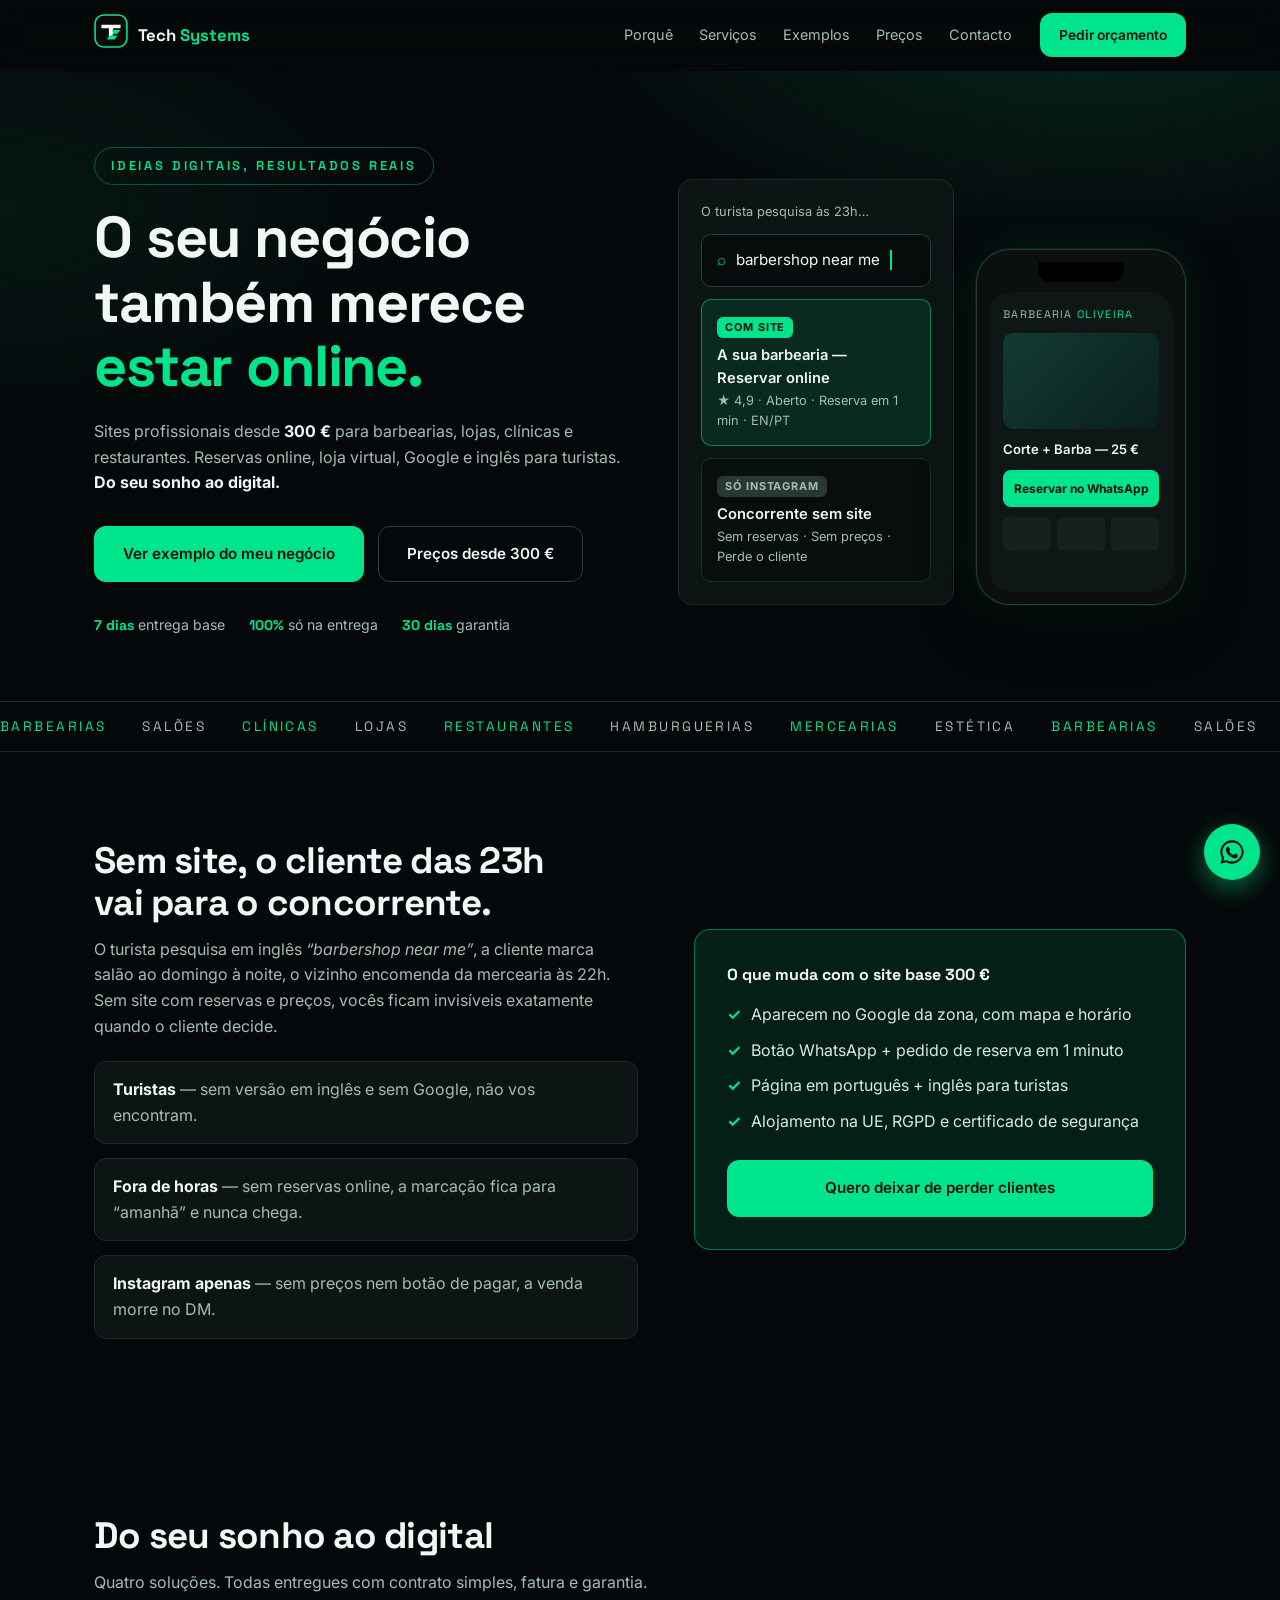
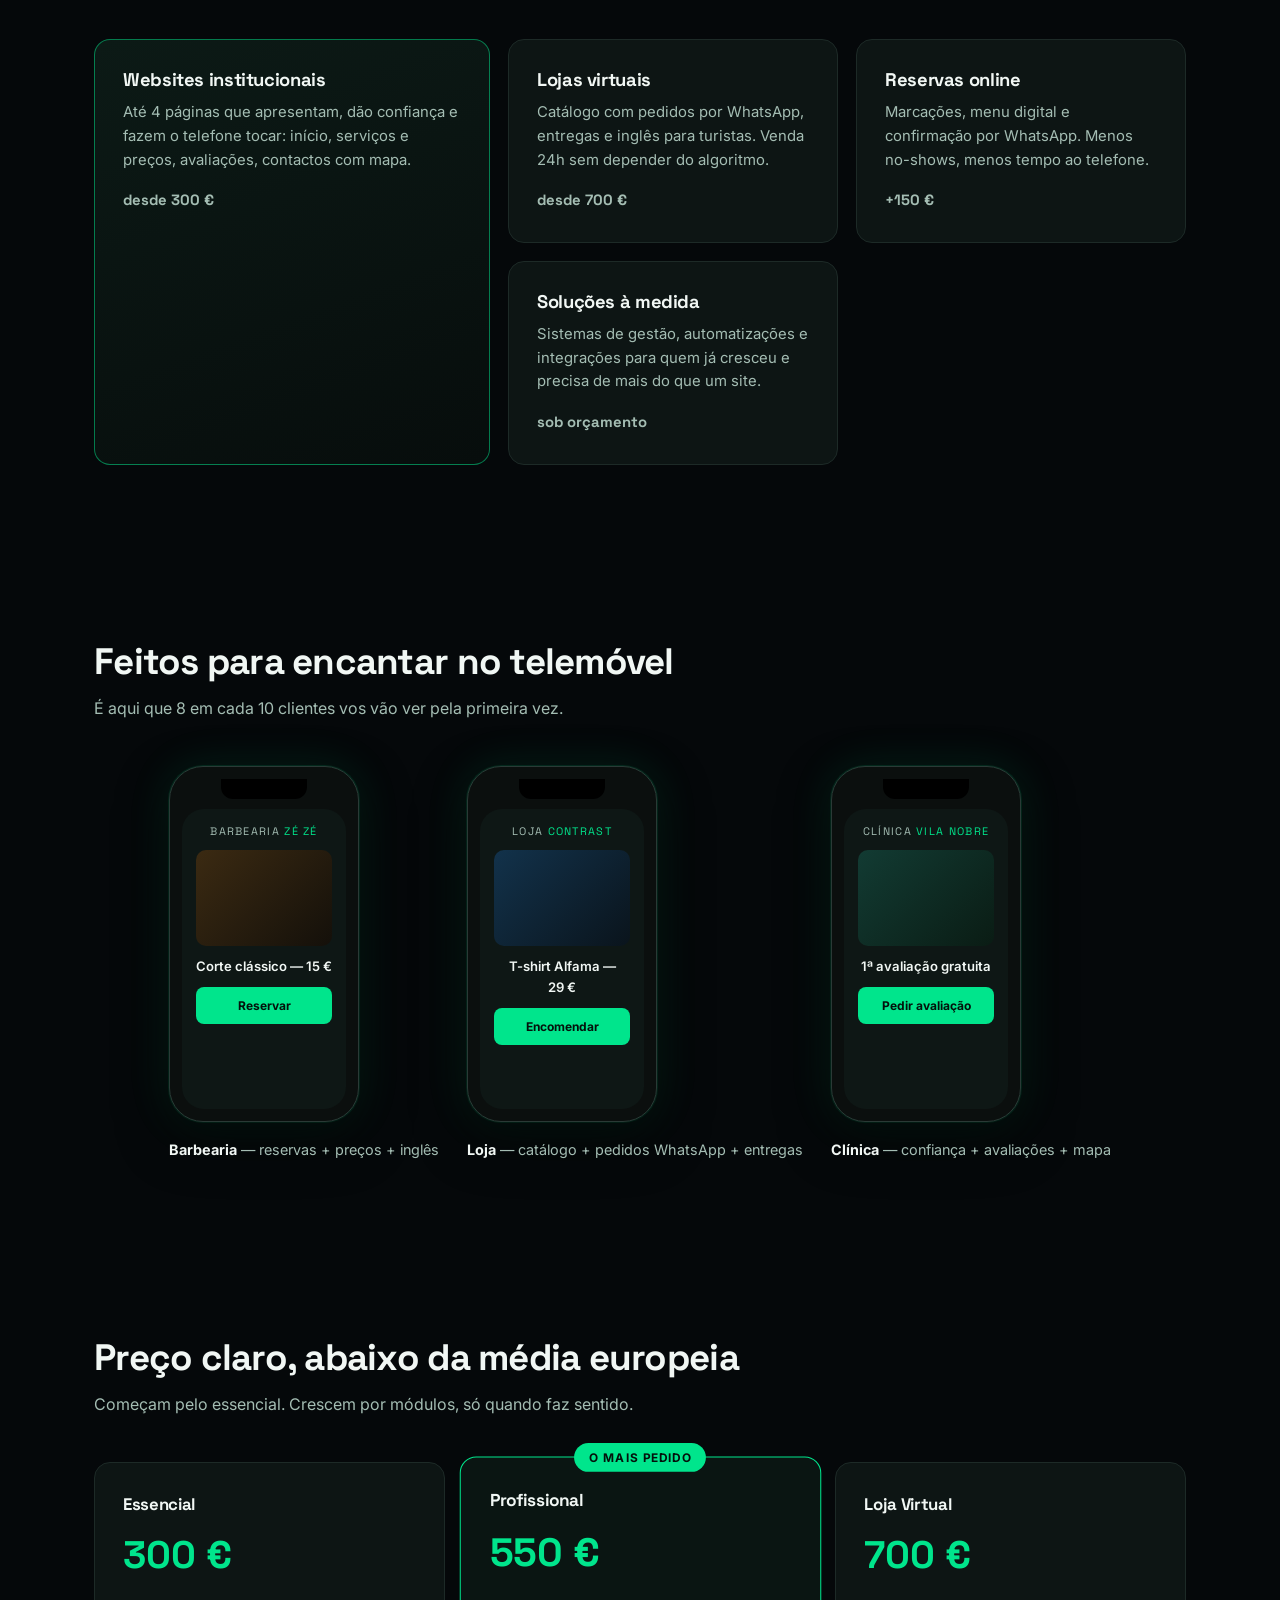
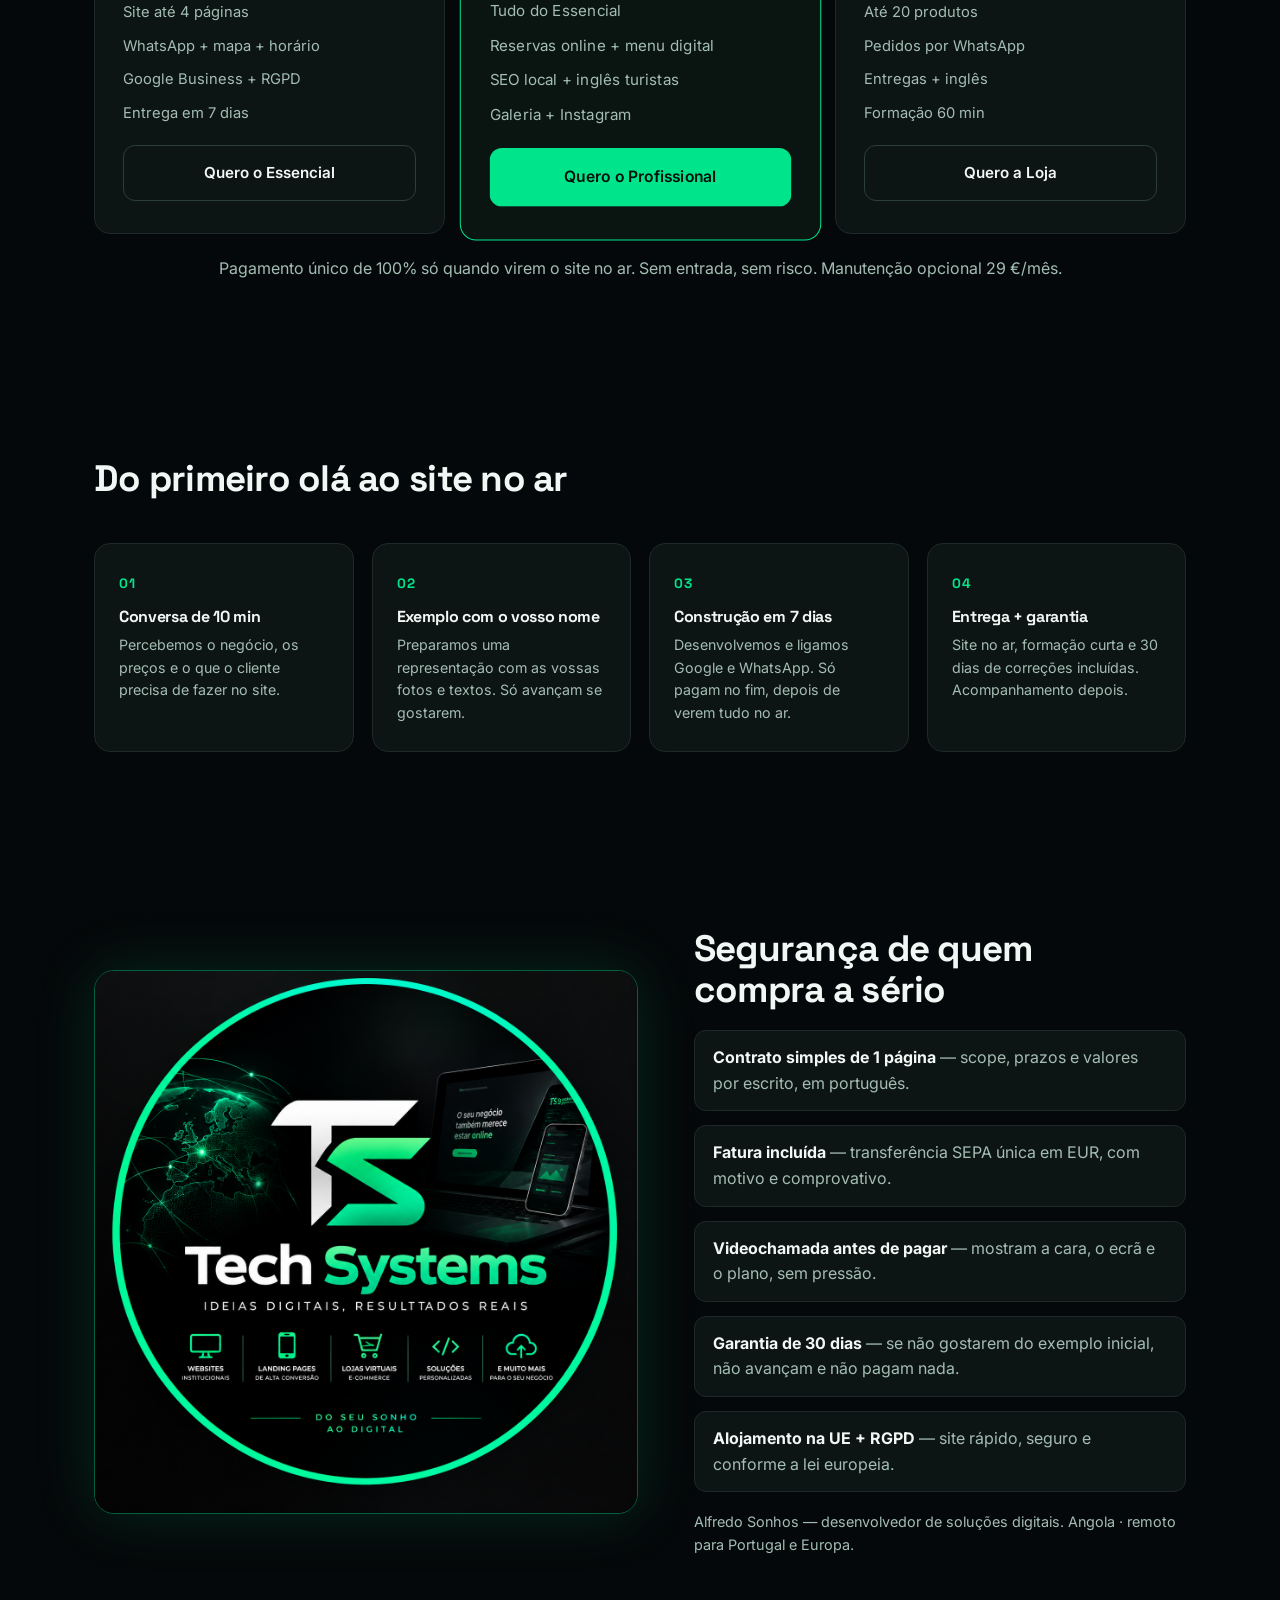
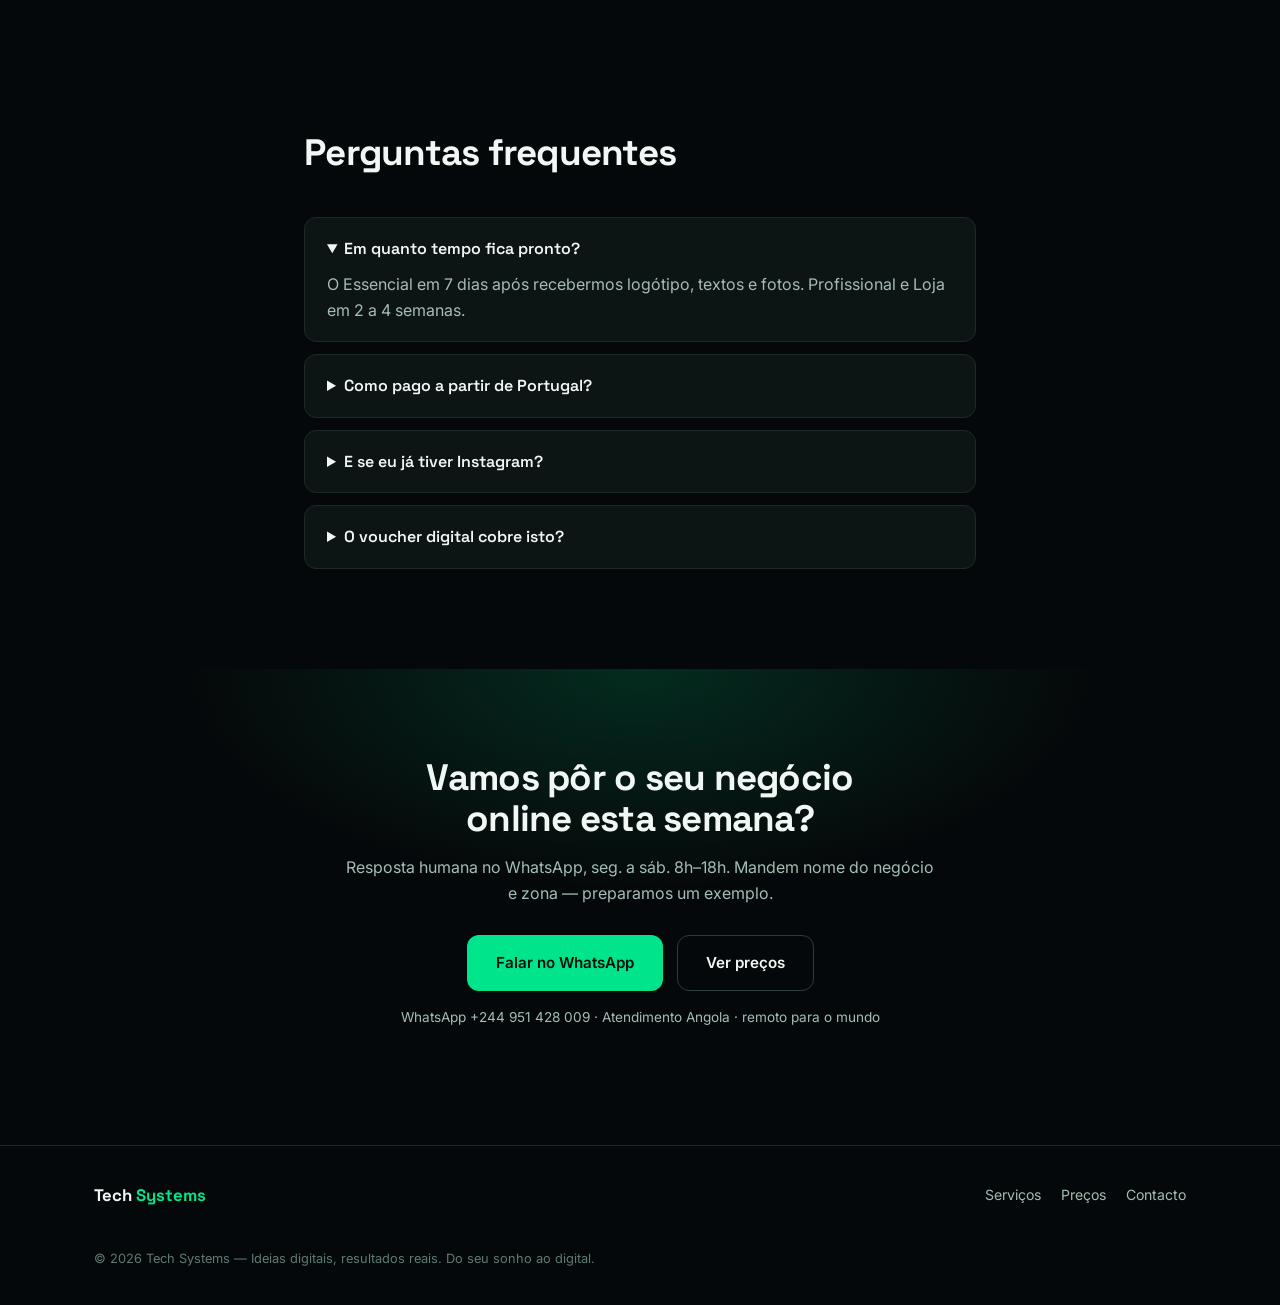
==== commit ce76a21c: "Pagamento 100% na entrega, loja via pedidos WhatsApp sem APIs" ====
--- a/index.html
+++ b/index.html
@@ -56,7 +56,7 @@
           </div>
           <ul class="hero-proof">
             <li><strong>7 dias</strong> entrega base</li>
-            <li><strong>50%</strong> entrada, resto na entrega</li>
+            <li><strong>100%</strong> só na entrega</li>
             <li><strong>30 dias</strong> garantia</li>
           </ul>
         </div>
@@ -132,7 +132,7 @@
           </article>
           <article class="service">
             <h3>Lojas virtuais</h3>
-            <p>Catálogo, pagamento MB&nbsp;Way, cartão e Multibanco, entregas e inglês para turistas. Venda 24h sem depender do algoritmo.</p>
+            <p>Catálogo com pedidos por WhatsApp, entregas e inglês para turistas. Venda 24h sem depender do algoritmo.</p>
             <p class="service-price">desde 700&nbsp;€</p>
           </article>
           <article class="service">
@@ -174,10 +174,10 @@
                 <p class="mini-brand">LOJA <span>CONTRAST</span></p>
                 <div class="mini-hero shop"></div>
                 <p class="mini-title">T-shirt Alfama — 29&nbsp;€</p>
-                <div class="mini-btn">Comprar · MB Way</div>
+                <div class="mini-btn">Encomendar</div>
               </div>
             </div>
-            <figcaption><strong>Loja</strong> — catálogo + pagamento + entregas</figcaption>
+            <figcaption><strong>Loja</strong> — catálogo + pedidos WhatsApp + entregas</figcaption>
           </figure>
           <figure class="demo">
             <div class="phone small" aria-hidden="true"><div class="phone-notch"></div>
@@ -218,11 +218,11 @@
           <article class="price">
             <h3>Loja Virtual</h3>
             <p class="amount">700&nbsp;€</p>
-            <ul><li>Até 20 produtos</li><li>MB Way · cartão · Multibanco</li><li>Entregas + inglês</li><li>Formação 60 min</li></ul>
+            <ul><li>Até 20 produtos</li><li>Pedidos por WhatsApp</li><li>Entregas + inglês</li><li>Formação 60 min</li></ul>
             <a class="btn btn-line btn-block" href="https://wa.me/244951428009?text=Quero%20a%20Loja%20Virtual%20700%E2%82%AC." target="_blank" rel="noopener">Quero a Loja</a>
           </article>
         </div>
-        <p class="prices-note">50% para arrancar, 50% só quando virem o site no ar. Manutenção opcional 29&nbsp;€/mês.</p>
+        <p class="prices-note">Pagamento único de 100% só quando virem o site no ar. Sem entrada, sem risco. Manutenção opcional 29&nbsp;€/mês.</p>
       </div>
     </section>
 
@@ -235,7 +235,7 @@
         <ol class="steps">
           <li><span class="step-num">01</span><h3>Conversa de 10 min</h3><p>Percebemos o negócio, os preços e o que o cliente precisa de fazer no site.</p></li>
           <li><span class="step-num">02</span><h3>Exemplo com o vosso nome</h3><p>Preparamos uma representação com as vossas fotos e textos. Só avançam se gostarem.</p></li>
-          <li><span class="step-num">03</span><h3>Construção em 7 dias</h3><p>Desenvolvemos, ligamos Google, WhatsApp e pagamentos. Vêem tudo antes de pagar o resto.</p></li>
+          <li><span class="step-num">03</span><h3>Construção em 7 dias</h3><p>Desenvolvemos e ligamos Google e WhatsApp. Só pagam no fim, depois de verem tudo no ar.</p></li>
           <li><span class="step-num">04</span><h3>Entrega + garantia</h3><p>Site no ar, formação curta e 30 dias de correções incluídas. Acompanhamento depois.</p></li>
         </ol>
       </div>
@@ -251,9 +251,9 @@
           <h2>Segurança de quem compra a sério</h2>
           <ul class="trust-list">
             <li><strong>Contrato simples de 1 página</strong> — scope, prazos e valores por escrito, em português.</li>
-            <li><strong>Fatura com cada pagamento</strong> — transferências SEPA em EUR, com motivo e comprovativo.</li>
+            <li><strong>Fatura incluída</strong> — transferência SEPA única em EUR, com motivo e comprovativo.</li>
             <li><strong>Videochamada antes de pagar</strong> — mostram a cara, o ecrã e o plano, sem pressão.</li>
-            <li><strong>Garantia de 30 dias</strong> — se o design inicial não agradar, devolvemos a entrada.</li>
+            <li><strong>Garantia de 30 dias</strong> — se não gostarem do exemplo inicial, não avançam e não pagam nada.</li>
             <li><strong>Alojamento na UE + RGPD</strong> — site rápido, seguro e conforme a lei europeia.</li>
           </ul>
           <p class="alfredo">Alfredo Sonhos — desenvolvedor de soluções digitais. Angola · remoto para Portugal e Europa.</p>
@@ -266,7 +266,7 @@
       <div class="container narrow">
         <div class="section-head"><h2>Perguntas frequentes</h2></div>
         <details open><summary>Em quanto tempo fica pronto?</summary><p>O Essencial em 7 dias após recebermos logótipo, textos e fotos. Profissional e Loja em 2 a 4 semanas.</p></details>
-        <details><summary>Como pago a partir de Portugal?</summary><p>Transferência SEPA normal em euros para conta em nosso nome, com fatura. 50% no arranque, 50% na entrega. Também aceitamos link de cartão.</p></details>
+        <details><summary>Como pago a partir de Portugal?</summary><p>Transferência SEPA normal em euros para conta em nosso nome, com fatura. Pagamento único de 100% na entrega, depois de verem o site no ar.</p></details>
         <details><summary>E se eu já tiver Instagram?</summary><p>Ótimo — ligamos o Instagram ao site. O site recebe quem pesquisa no Google e o Instagram continua a mostrar o dia a dia.</p></details>
         <details><summary>O voucher digital cobre isto?</summary><p>Muitos serviços são elegíveis no voucher de transição digital até 2000&nbsp;€. Verificamos a elegibilidade sem compromisso, sem prometer resultados.</p></details>
       </div>
